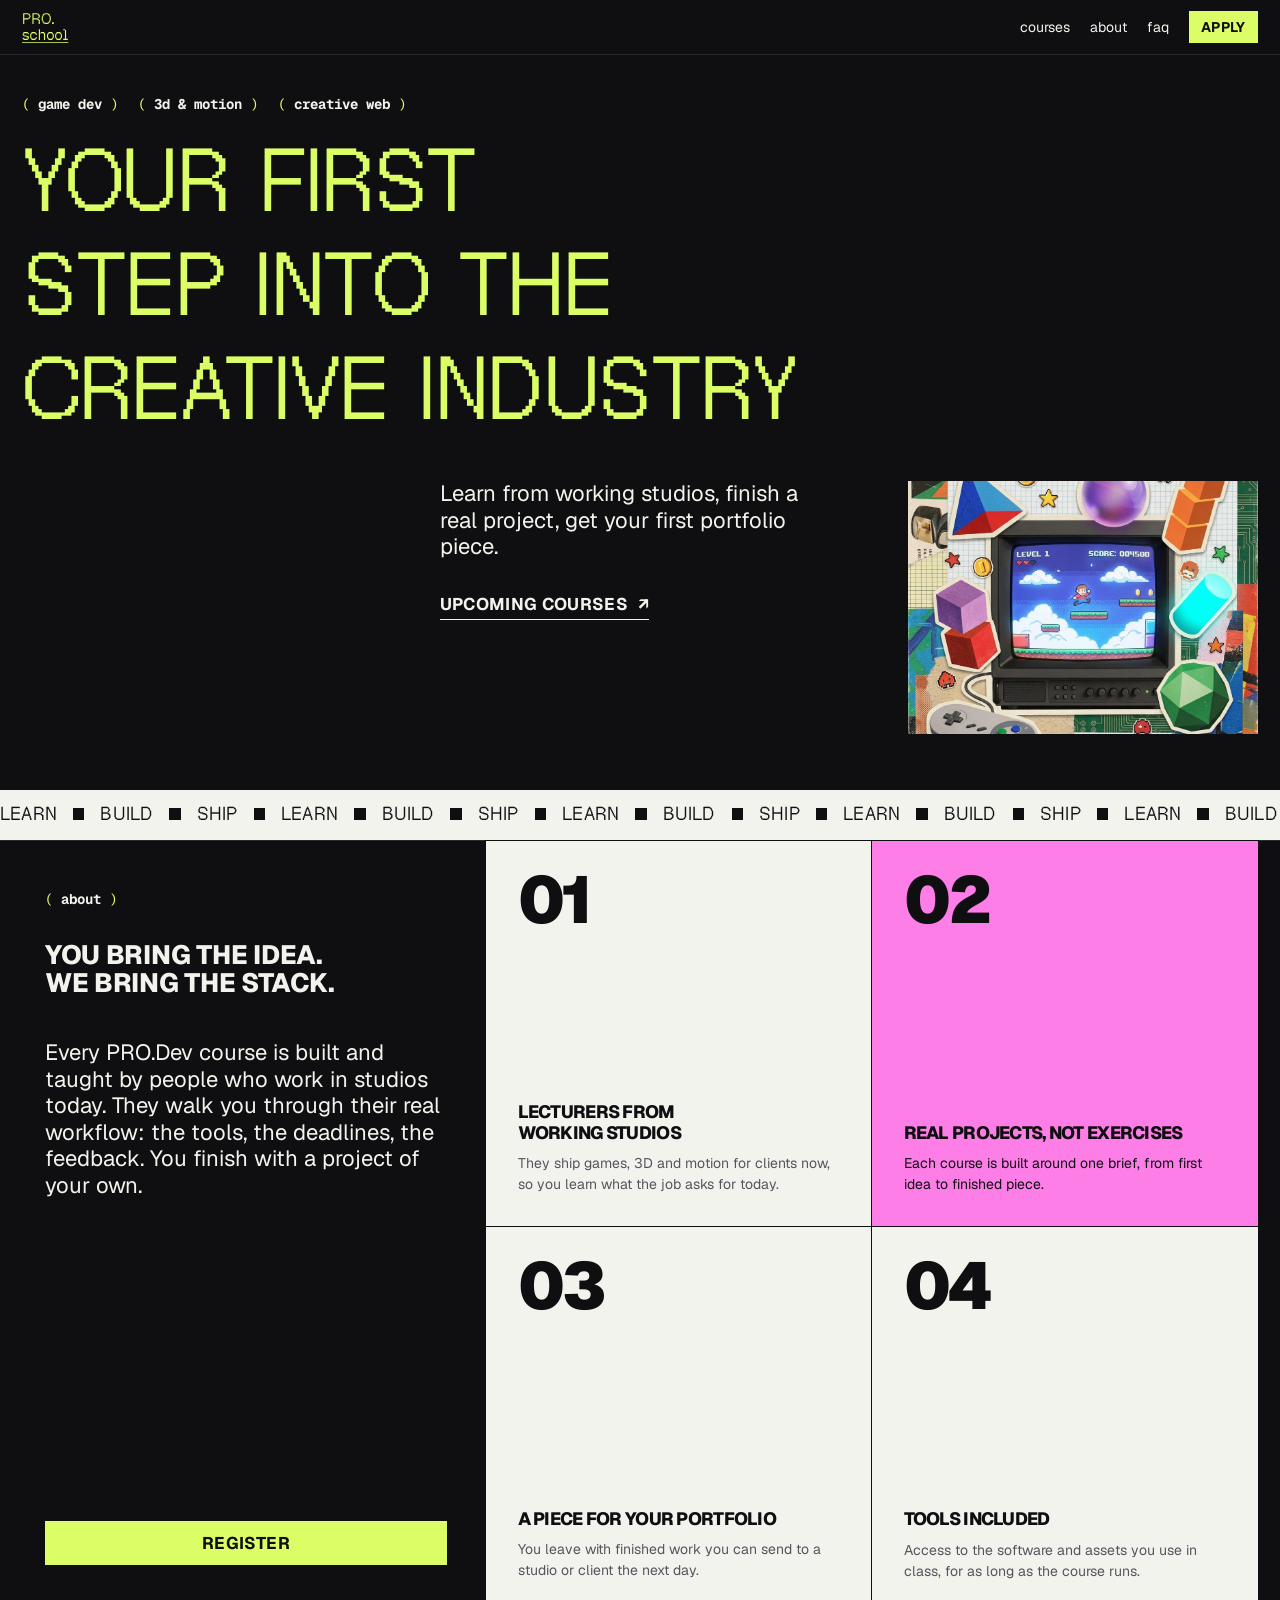
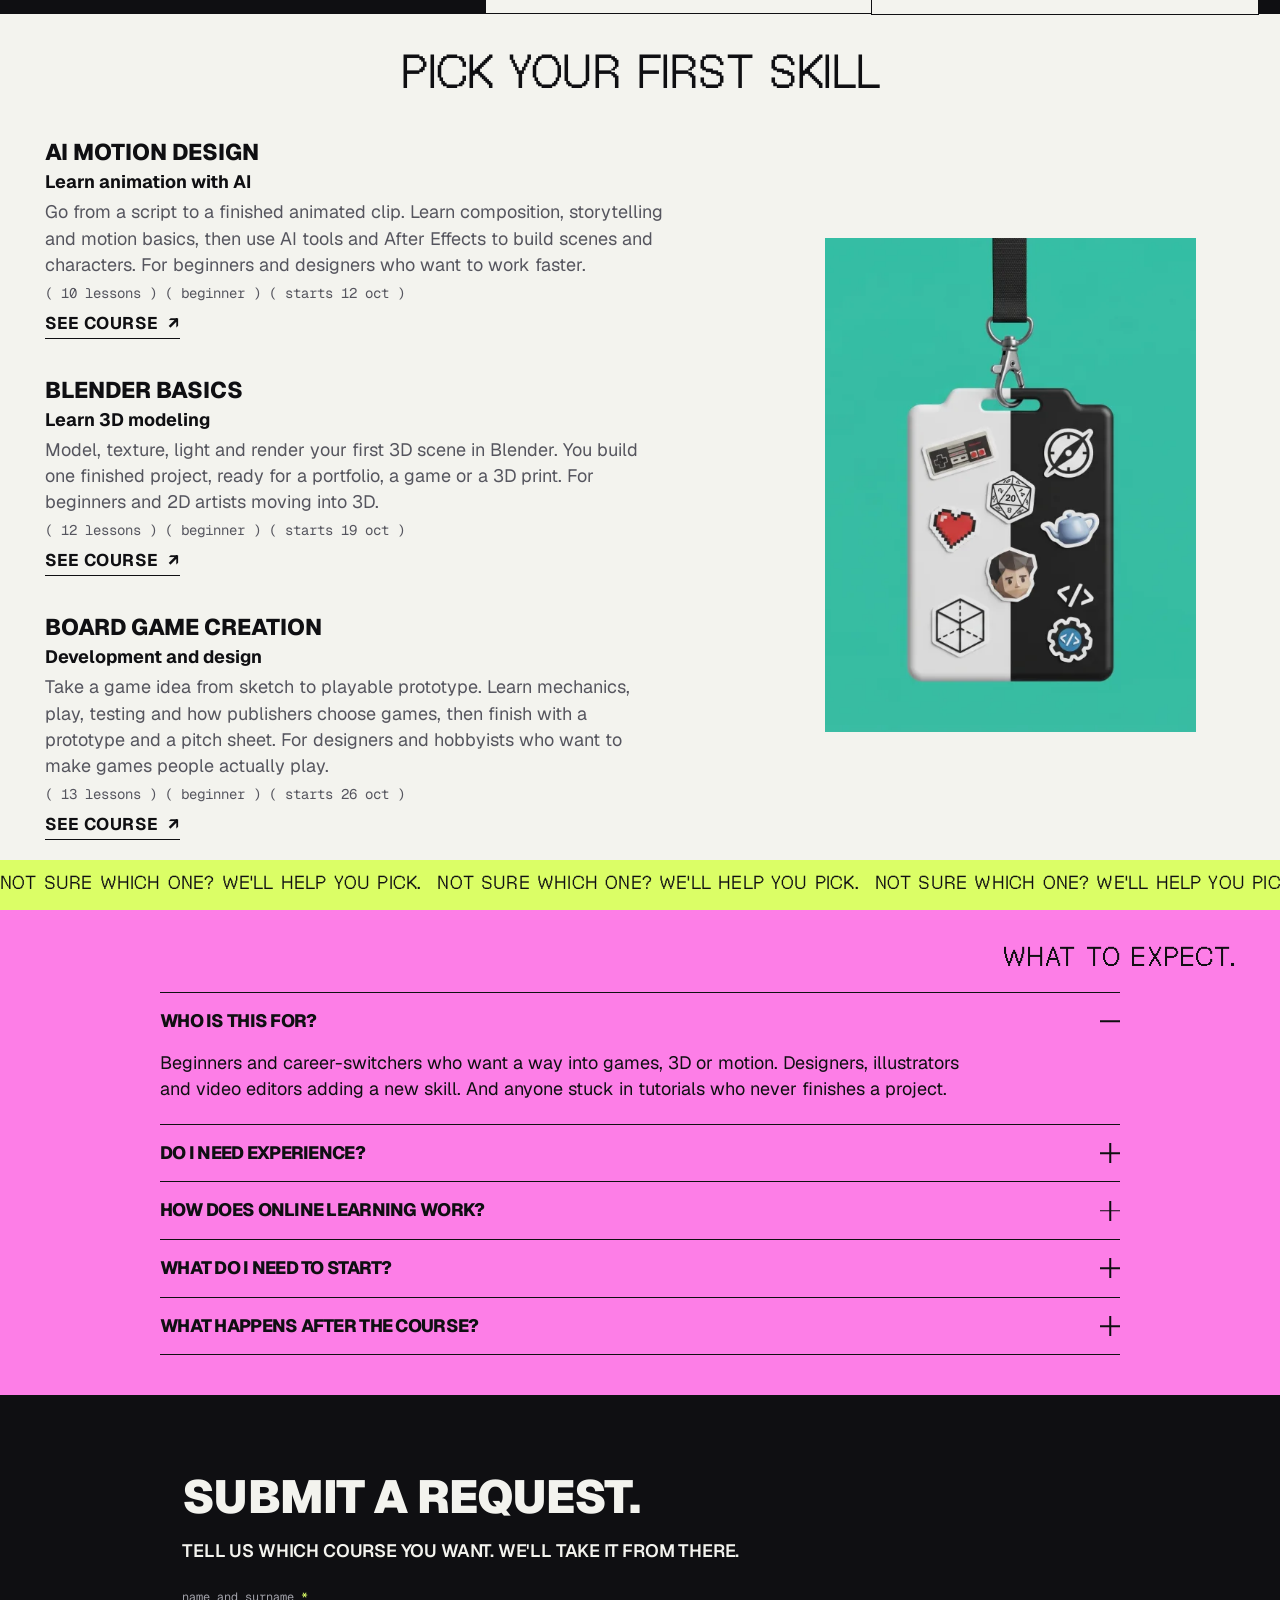
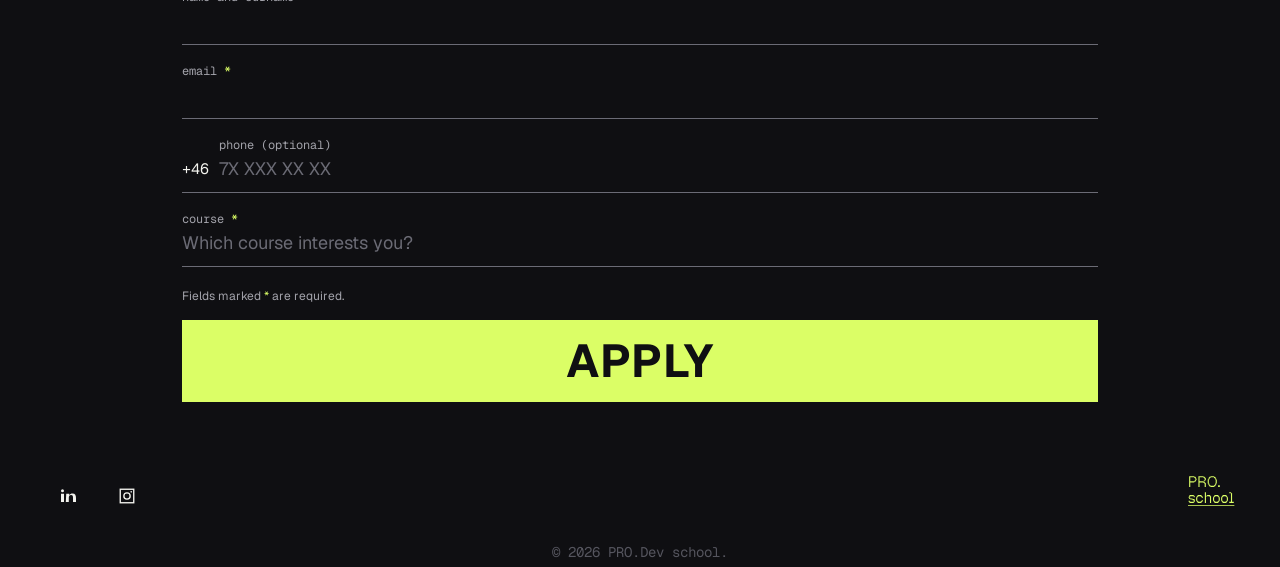
==== index.html @ b4fb0aa1 "refactor(footer, courses): replace html img import with css url" ====
<!doctype html>
<html lang="en">
  <head>
    <meta charset="UTF-8" />
    <meta name="viewport" content="width=device-width, initial-scale=1.0" />
    <title>PRO.school: Online Courses for Creative Professions</title>
    <link rel="icon" href="./favicon.ico" sizes="32x32" />
    <link rel="icon" href="./favicon.svg" type="image/svg+xml" />
    <link rel="apple-touch-icon" href="./apple-touch-icon.png" />
    <link rel="stylesheet" href="./styles/main.css" />
  </head>
  <body>
    <header class="header">
      <div class="header__bar container">
        <a href="#main" aria-label="Pro.school, home">
          <img src="./assets/images/logo.svg" alt="PRO.school logo" />
        </a>
        <nav class="header__nav">
          <a href="./courses/index.html" class="header__nav--link">courses</a>
          <a href="./about/index.html" class="header__nav--link">about</a>
          <a href="#faq" class="header__nav--link">faq</a>
          <a href="#apply" class="button button--sm">apply</a>
        </nav>
        <button
          class="header__burger"
          type="button"
          aria-label="Menu"
          aria-controls="header-menu"
          popovertarget="header-menu"
        >
          <span class="header__burger-bar"></span>
          <span class="header__burger-bar"></span>
          <span class="header__burger-bar"></span>
        </button>
        <nav class="header__menu" id="header-menu" popover aria-label="Main">
          <a class="header__menu--link" href="./courses/index.html">courses</a>
          <a class="header__menu--link" href="./about/index.html">about</a>
          <a class="header__menu--link" href="#faq">faq</a>
          <div class="header__menu--action">
            <a class="button button--lg button--full" href="#apply">apply</a>
          </div>
        </nav>
      </div>
    </header>
    <main>
      <section id="main" class="hero hero--home">
        <div class="hero__container container">
          <p class="eyebrow">
            <span class="eyebrow__item"
              >( <span class="eyebrow__label">game dev</span> )</span
            >
            <span class="eyebrow__item"
              >( <span class="eyebrow__label">3D &amp; motion</span> )</span
            >
            <span class="eyebrow__item"
              >( <span class="eyebrow__label">creative web</span> )</span
            >
          </p>
          <h1 class="hero__title">
            <span class="hero__title-lines">
              <span class="hero__title-line">your first</span>
              <span class="hero__title-line">step into the</span>
              <span class="hero__title-line">creative industry</span>
            </span>
          </h1>
          <div class="hero__body">
            <div class="hero__copy">
              <p class="hero__subtitle">
                Learn from working studios, finish a real project, get your
                first portfolio piece.
              </p>
              <a class="button button--link hero__cta" href="#courses">
                upcoming courses
                <span class="button__icon" aria-hidden="true">↗</span>
              </a>
            </div>
            <div class="hero__media">
              <img
                src="./assets/images/hero-retro-computer.jpeg"
                alt="Retro computer with a pixel game on screen"
                class="hero__image"
                width="1024"
                height="646"
                fetchpriority="high"
              />
            </div>
          </div>
        </div>
      </section>
      <section class="marquee" aria-label="Learn, build, ship.">
        <div class="marquee__track">
          <div class="marquee__group">
            <span class="marquee__word">LEARN</span
            ><span class="marquee__dot"></span
            ><span class="marquee__word">BUILD</span
            ><span class="marquee__dot"></span
            ><span class="marquee__word">SHIP</span
            ><span class="marquee__dot"></span>
          </div>
          <div class="marquee__group">
            <span class="marquee__word">LEARN</span
            ><span class="marquee__dot"></span
            ><span class="marquee__word">BUILD</span
            ><span class="marquee__dot"></span
            ><span class="marquee__word">SHIP</span
            ><span class="marquee__dot"></span>
          </div>
          <div class="marquee__group">
            <span class="marquee__word">LEARN</span
            ><span class="marquee__dot"></span
            ><span class="marquee__word">BUILD</span
            ><span class="marquee__dot"></span
            ><span class="marquee__word">SHIP</span
            ><span class="marquee__dot"></span>
          </div>
          <div class="marquee__group">
            <span class="marquee__word">LEARN</span
            ><span class="marquee__dot"></span
            ><span class="marquee__word">BUILD</span
            ><span class="marquee__dot"></span
            ><span class="marquee__word">SHIP</span
            ><span class="marquee__dot"></span>
          </div>
          <div class="marquee__group">
            <span class="marquee__word">LEARN</span
            ><span class="marquee__dot"></span
            ><span class="marquee__word">BUILD</span
            ><span class="marquee__dot"></span
            ><span class="marquee__word">SHIP</span
            ><span class="marquee__dot"></span>
          </div>
          <div class="marquee__group">
            <span class="marquee__word">LEARN</span
            ><span class="marquee__dot"></span
            ><span class="marquee__word">BUILD</span
            ><span class="marquee__dot"></span
            ><span class="marquee__word">SHIP</span
            ><span class="marquee__dot"></span>
          </div>
          <div class="marquee__group">
            <span class="marquee__word">LEARN</span
            ><span class="marquee__dot"></span
            ><span class="marquee__word">BUILD</span
            ><span class="marquee__dot"></span
            ><span class="marquee__word">SHIP</span
            ><span class="marquee__dot"></span>
          </div>
          <div class="marquee__group">
            <span class="marquee__word">LEARN</span
            ><span class="marquee__dot"></span
            ><span class="marquee__word">BUILD</span
            ><span class="marquee__dot"></span
            ><span class="marquee__word">SHIP</span
            ><span class="marquee__dot"></span>
          </div>
        </div>
      </section>
      <section class="about" id="about">
        <div class="about__container container">
          <div class="about__aside">
            <header class="about__aside-head">
              <p class="about__label eyebrow">
                <span class="eyebrow__item"
                  >(
                  <span class="about__label-text eyebrow__label">about</span>
                  )</span
                >
              </p>
              <h2 class="about__title" id="about-title">
                You bring the idea. We bring the stack.
              </h2>
              <p class="about__subtitle">
                Every PRO.Dev course is built and taught by people who work in
                studios today. They walk you through their real workflow: the
                tools, the deadlines, the feedback. You finish with a project of
                your own.
              </p>
            </header>
            <div class="about__action">
              <a class="button button--lg button--full" href="#apply"
                >register</a
              >
            </div>
          </div>
          <div class="about__cards">
            <article class="about__card">
              <span class="about__card-index" aria-hidden="true">01</span>
              <div class="about__card-body">
                <h3 class="about__card-title">
                  Lecturers from working studios
                </h3>
                <p class="about__card-text">
                  They ship games, 3D and motion for clients now, so you learn
                  what the job asks for today.
                </p>
              </div>
            </article>
            <article class="about__card about__card--accent">
              <span class="about__card-index" aria-hidden="true">02</span>
              <div class="about__card-body">
                <h3 class="about__card-title">Real projects, not exercises</h3>
                <p class="about__card-text">
                  Each course is built around one brief, from first idea to
                  finished piece.
                </p>
              </div>
            </article>
            <article class="about__card">
              <span class="about__card-index" aria-hidden="true">03</span>
              <div class="about__card-body">
                <h3 class="about__card-title">A piece for your portfolio</h3>
                <p class="about__card-text">
                  You leave with finished work you can send to a studio or
                  client the next day.
                </p>
              </div>
            </article>
            <article class="about__card">
              <span class="about__card-index" aria-hidden="true">04</span>
              <div class="about__card-body">
                <h3 class="about__card-title">Tools included</h3>
                <p class="about__card-text">
                  Access to the software and assets you use in class, for as
                  long as the course runs.
                </p>
              </div>
            </article>
          </div>
        </div>
      </section>
      <section class="courses container" id="courses">
        <h2 class="courses__title">PICK YOUR FIRST SKILL</h2>
        <div class="courses__container">
          <div class="courses__list">
            <article class="courses-row">
              <h3 class="courses__row-title">AI motion design</h3>
              <p class="courses__row-subtitle">Learn animation with AI</p>
              <p class="courses__row-text">
                Go from a script to a finished animated clip. Learn composition,
                storytelling and motion basics, then use AI tools and After
                Effects to build scenes and characters. For beginners and
                designers who want to work faster.
              </p>
              <p class="tag__list">
                <span class="tag">( 10 lessons )</span>
                <span class="tag">( beginner )</span>
                <span class="tag">( starts 12 oct )</span>
              </p>
              <a class="button button--link courses__row-cta" href="#apply"
                >See course
                <span class="button__icon" aria-hidden="true">↗</span></a
              >
            </article>
            <article class="courses-row">
              <h3 class="courses__row-title">Blender basics</h3>
              <p class="courses__row-subtitle">Learn 3D modeling</p>
              <p class="courses__row-text">
                Model, texture, light and render your first 3D scene in Blender.
                You build one finished project, ready for a portfolio, a game or
                a 3D print. For beginners and 2D artists moving into 3D.
              </p>
              <p class="tag__list">
                <span class="tag">( 12 lessons )</span>
                <span class="tag">( beginner )</span>
                <span class="tag">( starts 19 oct )</span>
              </p>
              <a class="button button--link courses__row-cta" href="#apply"
                >See course
                <span class="button__icon" aria-hidden="true">↗</span></a
              >
            </article>
            <article class="courses-row">
              <h3 class="courses__row-title">Board game creation</h3>
              <p class="courses__row-subtitle">Development and design</p>
              <p class="courses__row-text">
                Take a game idea from sketch to playable prototype. Learn
                mechanics, play, testing and how publishers choose games, then
                finish with a prototype and a pitch sheet. For designers and
                hobbyists who want to make games people actually play.
              </p>
              <p class="tag__list">
                <span class="tag">( 13 lessons )</span>
                <span class="tag">( beginner )</span>
                <span class="tag">( starts 26 oct )</span>
              </p>
              <a class="button button--link courses__row-cta" href="#apply"
                >See course
                <span class="button__icon" aria-hidden="true">↗</span></a
              >
            </article>
          </div>
          <div class="courses__media">
            <div class="courses__image"></div>
          </div>
        </div>
      </section>
      <section
        class="marquee marquee--lime"
        aria-label="Not sure which one? We'll help you pick."
      >
        <div class="marquee__track" aria-hidden="true">
          <div class="marquee__group">
            <span class="marquee__word"
              >NOT SURE WHICH ONE? WE'LL HELP YOU PICK.</span
            >
          </div>
          <div class="marquee__group">
            <span class="marquee__word"
              >NOT SURE WHICH ONE? WE'LL HELP YOU PICK.</span
            >
          </div>
          <div class="marquee__group">
            <span class="marquee__word"
              >NOT SURE WHICH ONE? WE'LL HELP YOU PICK.</span
            >
          </div>
          <div class="marquee__group">
            <span class="marquee__word"
              >NOT SURE WHICH ONE? WE'LL HELP YOU PICK.</span
            >
          </div>
          <div class="marquee__group">
            <span class="marquee__word"
              >NOT SURE WHICH ONE? WE'LL HELP YOU PICK.</span
            >
          </div>
          <div class="marquee__group">
            <span class="marquee__word"
              >NOT SURE WHICH ONE? WE'LL HELP YOU PICK.</span
            >
          </div>
        </div>
      </section>
      <section id="faq" class="faq" aria-labelledby="faq-title">
        <div class="container">
          <div class="faq__head">
            <h2 class="faq__title">What to expect.</h2>
          </div>
          <div class="faq__list dropdown">
            <details class="dropdown__item" name="faq" open>
              <summary class="dropdown__summary">
                <span class="dropdown__label">Who is this for?</span>
                <span class="dropdown__icon" aria-hidden="true"></span>
              </summary>
              <p class="dropdown__content">
                Beginners and career-switchers who want a way into games, 3D or
                motion. Designers, illustrators and video editors adding a new
                skill. And anyone stuck in tutorials who never finishes a
                project.
              </p>
            </details>
            <details class="dropdown__item" name="faq">
              <summary class="dropdown__summary">
                <span class="dropdown__label">Do I need experience?</span>
                <span class="dropdown__icon" aria-hidden="true"></span>
              </summary>
              <p class="dropdown__content">
                No. Every course starts from zero. You don&apos;t need to code
                or draw. You need curiosity and about six hours a week.
              </p>
            </details>
            <details class="dropdown__item" name="faq">
              <summary class="dropdown__summary">
                <span class="dropdown__label"
                  >How does online learning work?</span
                >
                <span class="dropdown__icon" aria-hidden="true"></span>
              </summary>
              <p class="dropdown__content">
                Live lessons with your lecturer twice a week, with recordings if
                you miss one. You get assignments, feedback on your work and a
                chat with your group. Every course ends with a finished project.
                Price and payment options depend on the course, and a manager
                will send you the details.
              </p>
            </details>
            <details class="dropdown__item" name="faq">
              <summary class="dropdown__summary">
                <span class="dropdown__label">What do I need to start?</span>
                <span class="dropdown__icon" aria-hidden="true"></span>
              </summary>
              <p class="dropdown__content">
                A laptop or desktop and a stable internet connection. The
                software is free or comes with your course access (Blender is
                free, for example). We send the setup list before day one.
              </p>
            </details>
            <details class="dropdown__item" name="faq">
              <summary class="dropdown__summary">
                <span class="dropdown__label"
                  >What happens after the course?</span
                >
                <span class="dropdown__icon" aria-hidden="true"></span>
              </summary>
              <p class="dropdown__content">
                You finish with a portfolio project and feedback from the people
                who taught it. Then you decide: apply to studios, take freelance
                briefs or join the next course. We don&apos;t promise jobs. We
                give you the work and the feedback to go and get one.
              </p>
            </details>
          </div>
        </div>
      </section>
      <section class="apply" id="apply">
        <div class="container apply__container">
          <h2 class="apply__title" id="apply-title">Submit a request.</h2>
          <p class="apply__subtitle">
            Tell us which course you want. We&apos;ll take it from there.
          </p>
          <form
            action="mailto:kozer.tetiana@gmail.com"
            method="post"
            enctype="application/x-www-form-urlencoded"
            class="form"
          >
            <div class="form__field">
              <div class="form__field-line">
                <div class="form__field-body">
                  <label for="apply-name" class="form__label">
                    name and surname
                    <span class="form__decor-star" aria-hidden="true">*</span>
                  </label>
                  <input
                    type="text"
                    id="apply-name"
                    required
                    name="name"
                    autocomplete="name"
                    placeholder=" "
                    class="form__input"
                  />
                </div>
              </div>
              <p class="form__error form__error--missing">
                Enter your name so we know who to reply to.
              </p>
            </div>
            <div class="form__field">
              <div class="form__field-line">
                <div class="form__field-body">
                  <label for="apply-email" class="form__label">
                    email
                    <span class="form__decor-star" aria-hidden="true">*</span>
                  </label>
                  <input
                    type="email"
                    id="apply-email"
                    required
                    name="email"
                    autocomplete="email"
                    placeholder=" "
                    class="form__input"
                  />
                </div>
              </div>
              <p class="form__error form__error--missing">
                Enter your email so we can reply.
              </p>
            </div>
            <div class="form__field">
              <div class="form__field-line">
                <span class="form__prefix" aria-hidden="true">+46</span>
                <div class="form__field-body">
                  <label for="apply-phone" class="form__label">
                    phone (optional)
                  </label>
                  <input
                    type="tel"
                    id="apply-phone"
                    required
                    name="phone"
                    autocomplete="tel-national"
                    placeholder="7X XXX XX XX"
                    class="form__input"
                  />
                </div>
              </div>
            </div>
            <div class="form__field">
              <div class="form__field-line">
                <div class="form__field-body">
                  <label for="apply-course" class="form__label">
                    course
                    <span class="form__decor-star" aria-hidden="true">*</span>
                  </label>
                  <input
                    type="text"
                    id="apply-course"
                    required
                    name="course"
                    autocomplete="off"
                    placeholder="Which course interests you?"
                    class="form__input"
                  />
                </div>
              </div>
              <p class="form__error form__error--missing">
                Enter your email so we can reply.
              </p>
            </div>
            <div class="form__footer">
              <p class="form__info">
                Fields marked
                <span class="form__decor-star" aria-hidden="true">*</span> are
                required.
              </p>
              <button type="submit" class="button button--huge form__submit">
                apply
              </button>
            </div>
          </form>
        </div>
      </section>
    </main>
    <footer class="footer">
      <div class="container">
        <div class="footer__bar">
          <nav class="footer__nav" aria-label="footer">
            <a
              href="https://www.linkedin.com/"
              class="footer__nav-link"
              target="_blank"
              aria-label="PRO.school on LinkedIn"
            >
              <span class="footer__nav-icon">
                <span class="footer__nav-image nav-image--linkedin"></span>
              </span>
            </a>

            <a
              href="https://www.instagram.com/"
              class="footer__nav-link"
              target="_blank"
              aria-label="PRO.school on Instagram"
            >
              <span class="footer__nav-icon">
                <span class="footer__nav-image nav-image--instagram"></span>
              </span>
            </a>
          </nav>
          <a href="#main" aria-label="Pro.school, home">
            <img
              src="./assets/images/logo.svg"
              alt="PRO.school logo"
              class="logo"
              loading="lazy"
            />
          </a>
        </div>
        <p class="footer__copy">© 2026 PRO.Dev school.</p>
      </div>
    </footer>
  </body>
</html>
---- styles/main.css ----
@import "./base.css";
@import "./fonts.css";
@import "./tokens.css";
@import "./layout.css";
@import "./components/buttons.css";
@import "./components/header.css";
@import "./components/eyebrow.css";
@import "./components/hero.css";
@import "./components/marquee.css";
@import "./components/about.css";
@import "./components/courses.css";
@import "./components/tag.css";
@import "./components/faq.css";
@import "./components/dropdown.css";
@import "./components/apply.css";
@import "./components/form.css";
@import "./components/footer.css";
@import "./components/courses-hero.css";
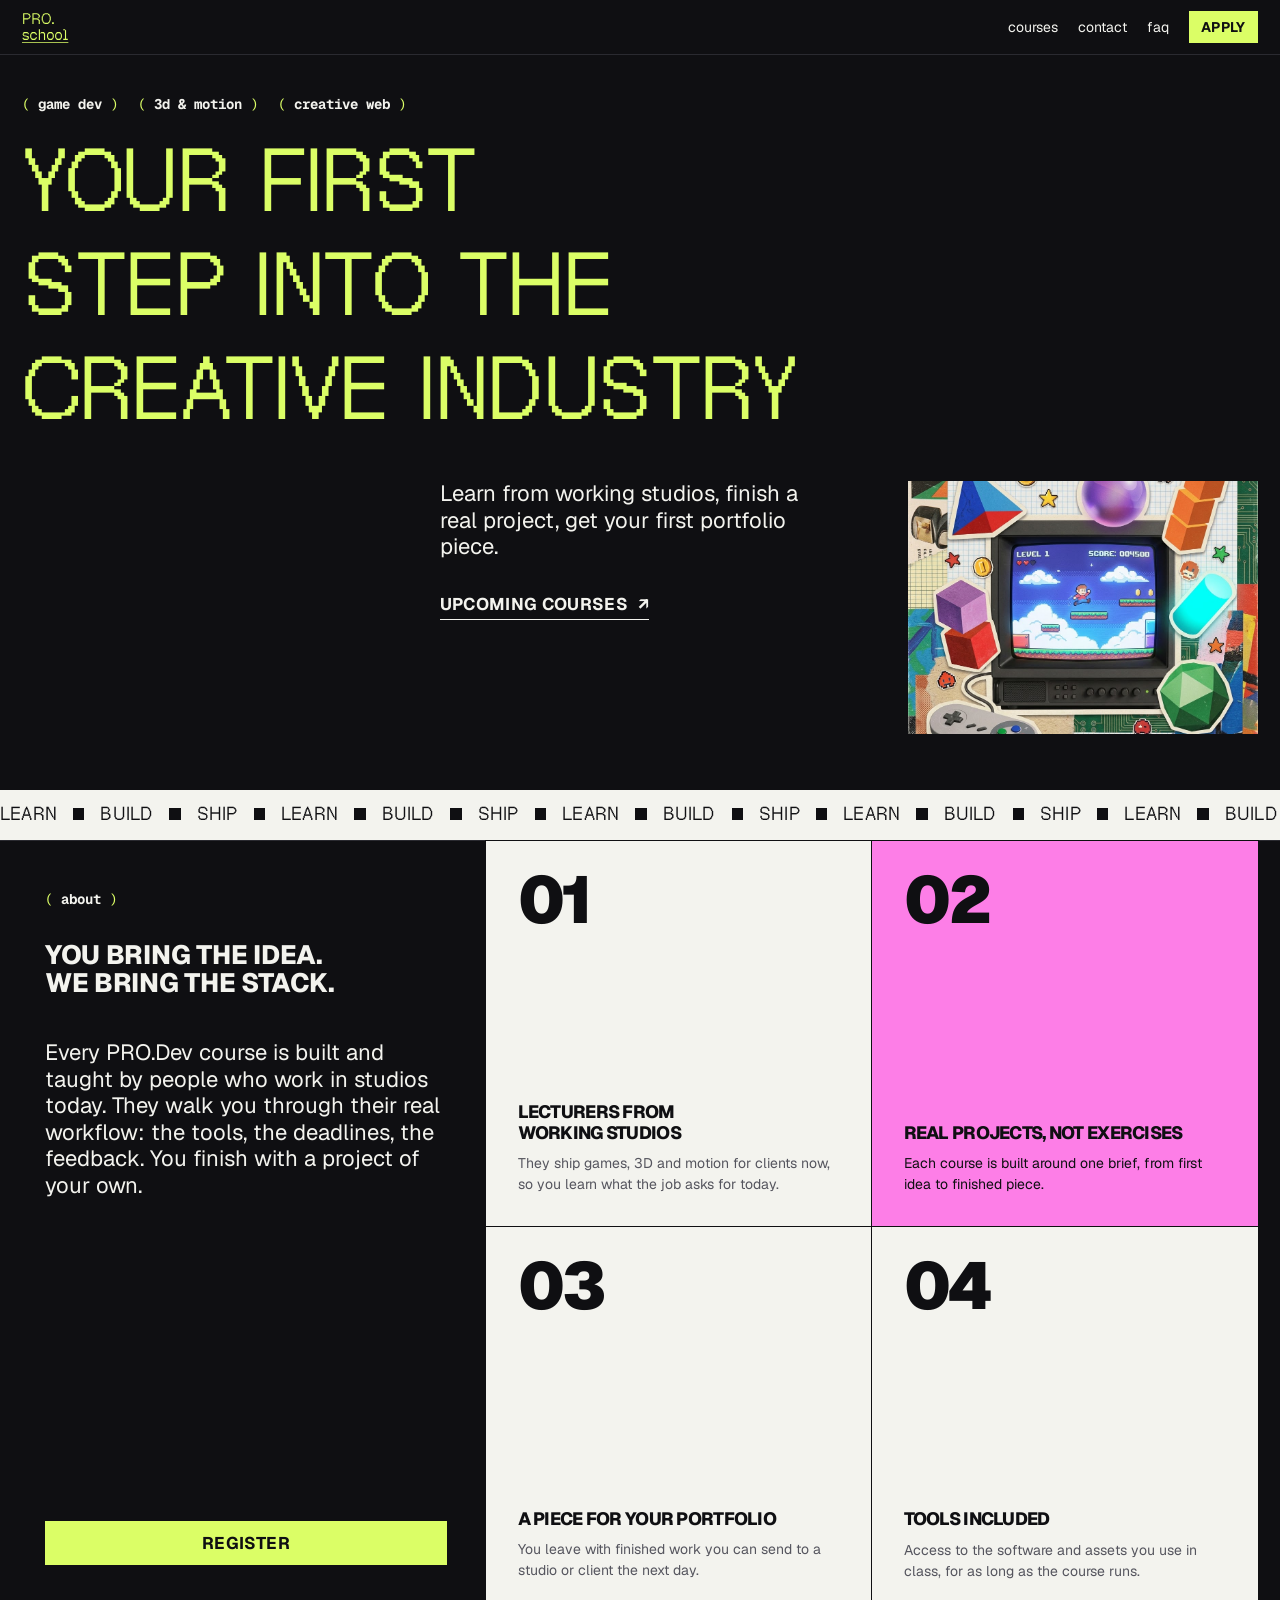
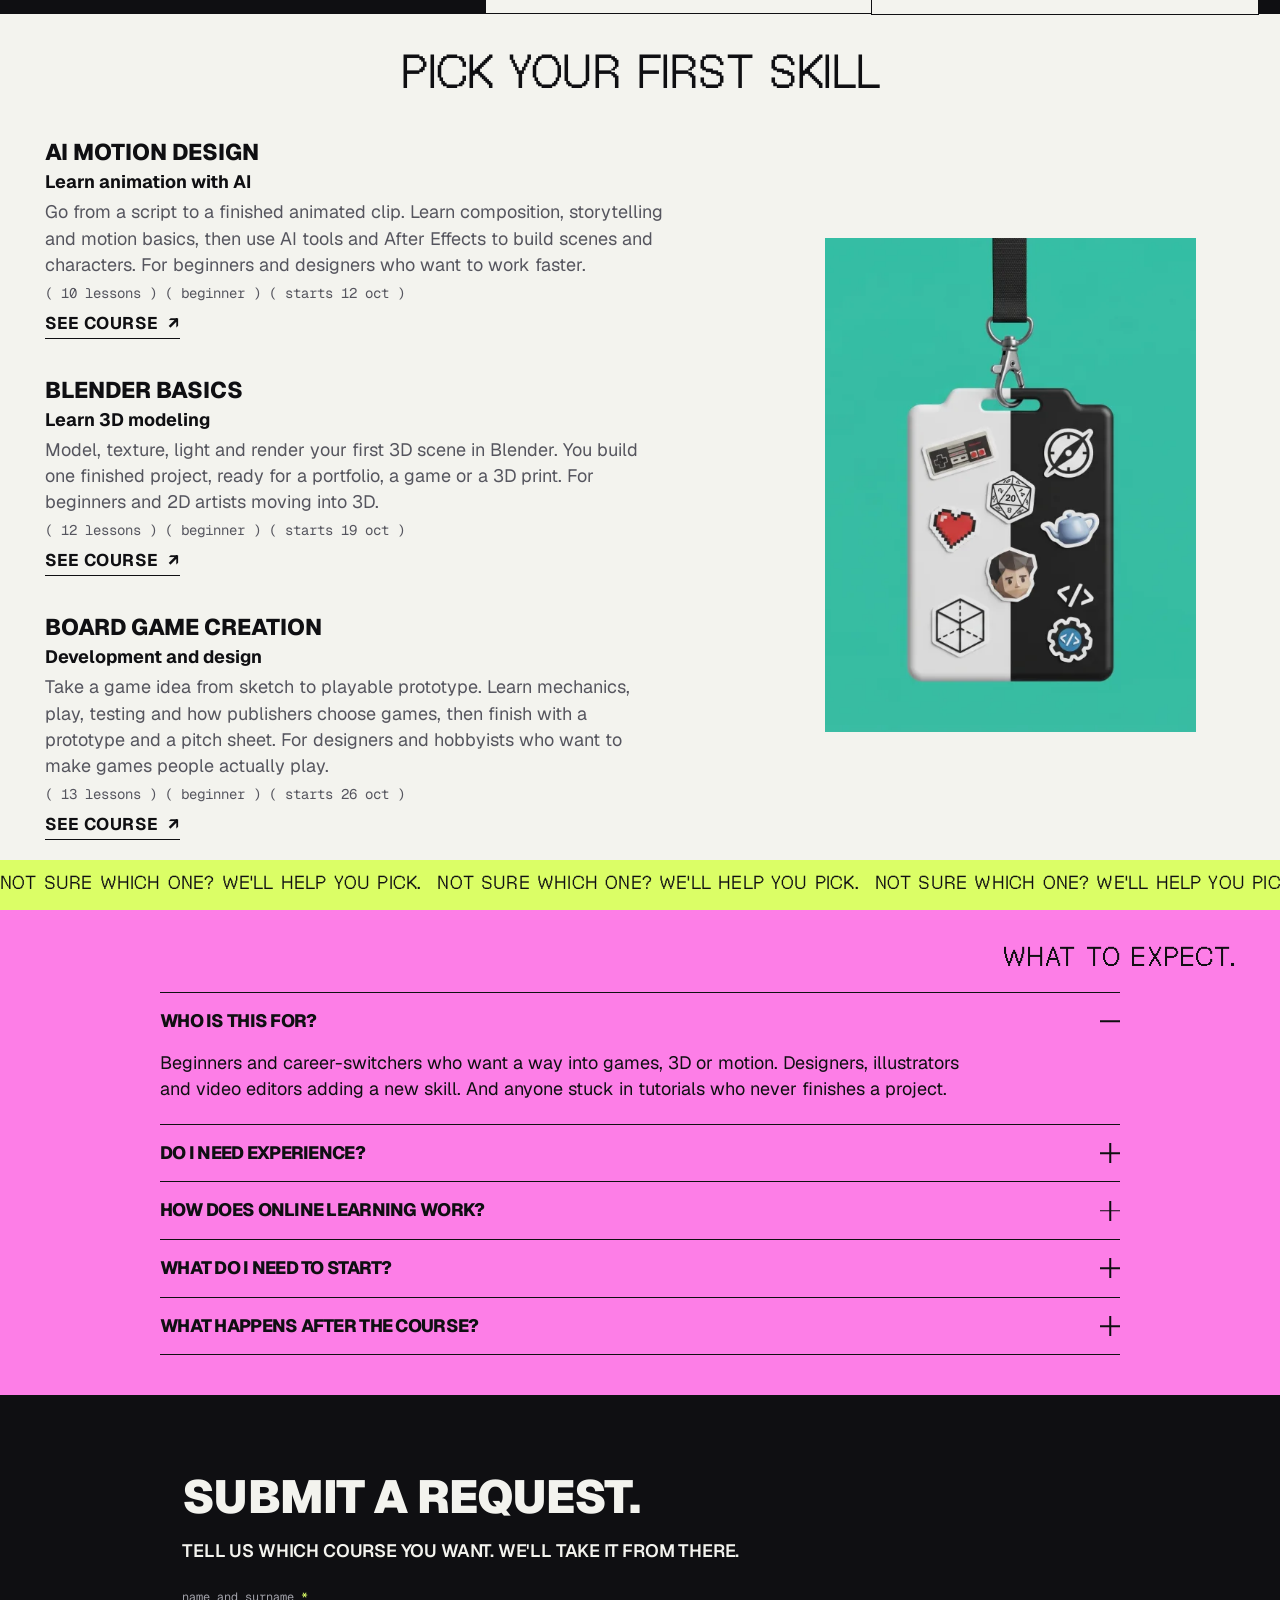
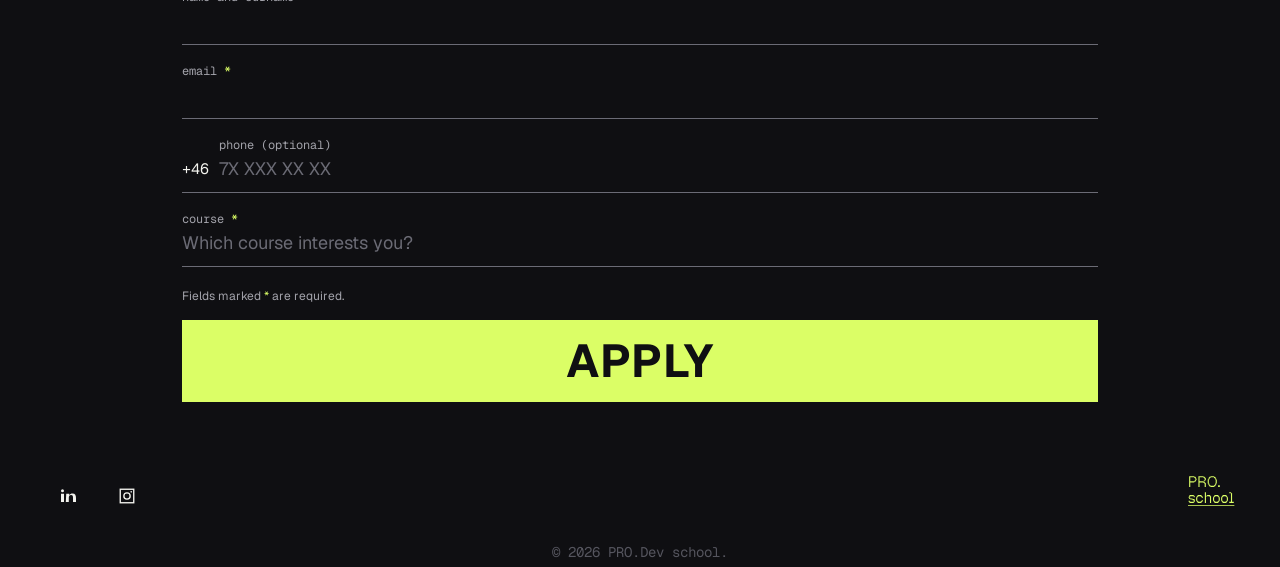
==== commit 3d36b4b2: "feat(courses page): add pixel overlays" ====
--- a/index.html
+++ b/index.html
@@ -17,7 +17,7 @@
         </a>
         <nav class="header__nav">
           <a href="./courses/index.html" class="header__nav--link">courses</a>
-          <a href="./about/index.html" class="header__nav--link">about</a>
+          <a href="./contact/index.html" class="header__nav--link">contact</a>
           <a href="#faq" class="header__nav--link">faq</a>
           <a href="#apply" class="button button--sm">apply</a>
         </nav>
@@ -34,7 +34,7 @@
         </button>
         <nav class="header__menu" id="header-menu" popover aria-label="Main">
           <a class="header__menu--link" href="./courses/index.html">courses</a>
-          <a class="header__menu--link" href="./about/index.html">about</a>
+          <a class="header__menu--link" href="./contact/index.html">contact</a>
           <a class="header__menu--link" href="#faq">faq</a>
           <div class="header__menu--action">
             <a class="button button--lg button--full" href="#apply">apply</a>
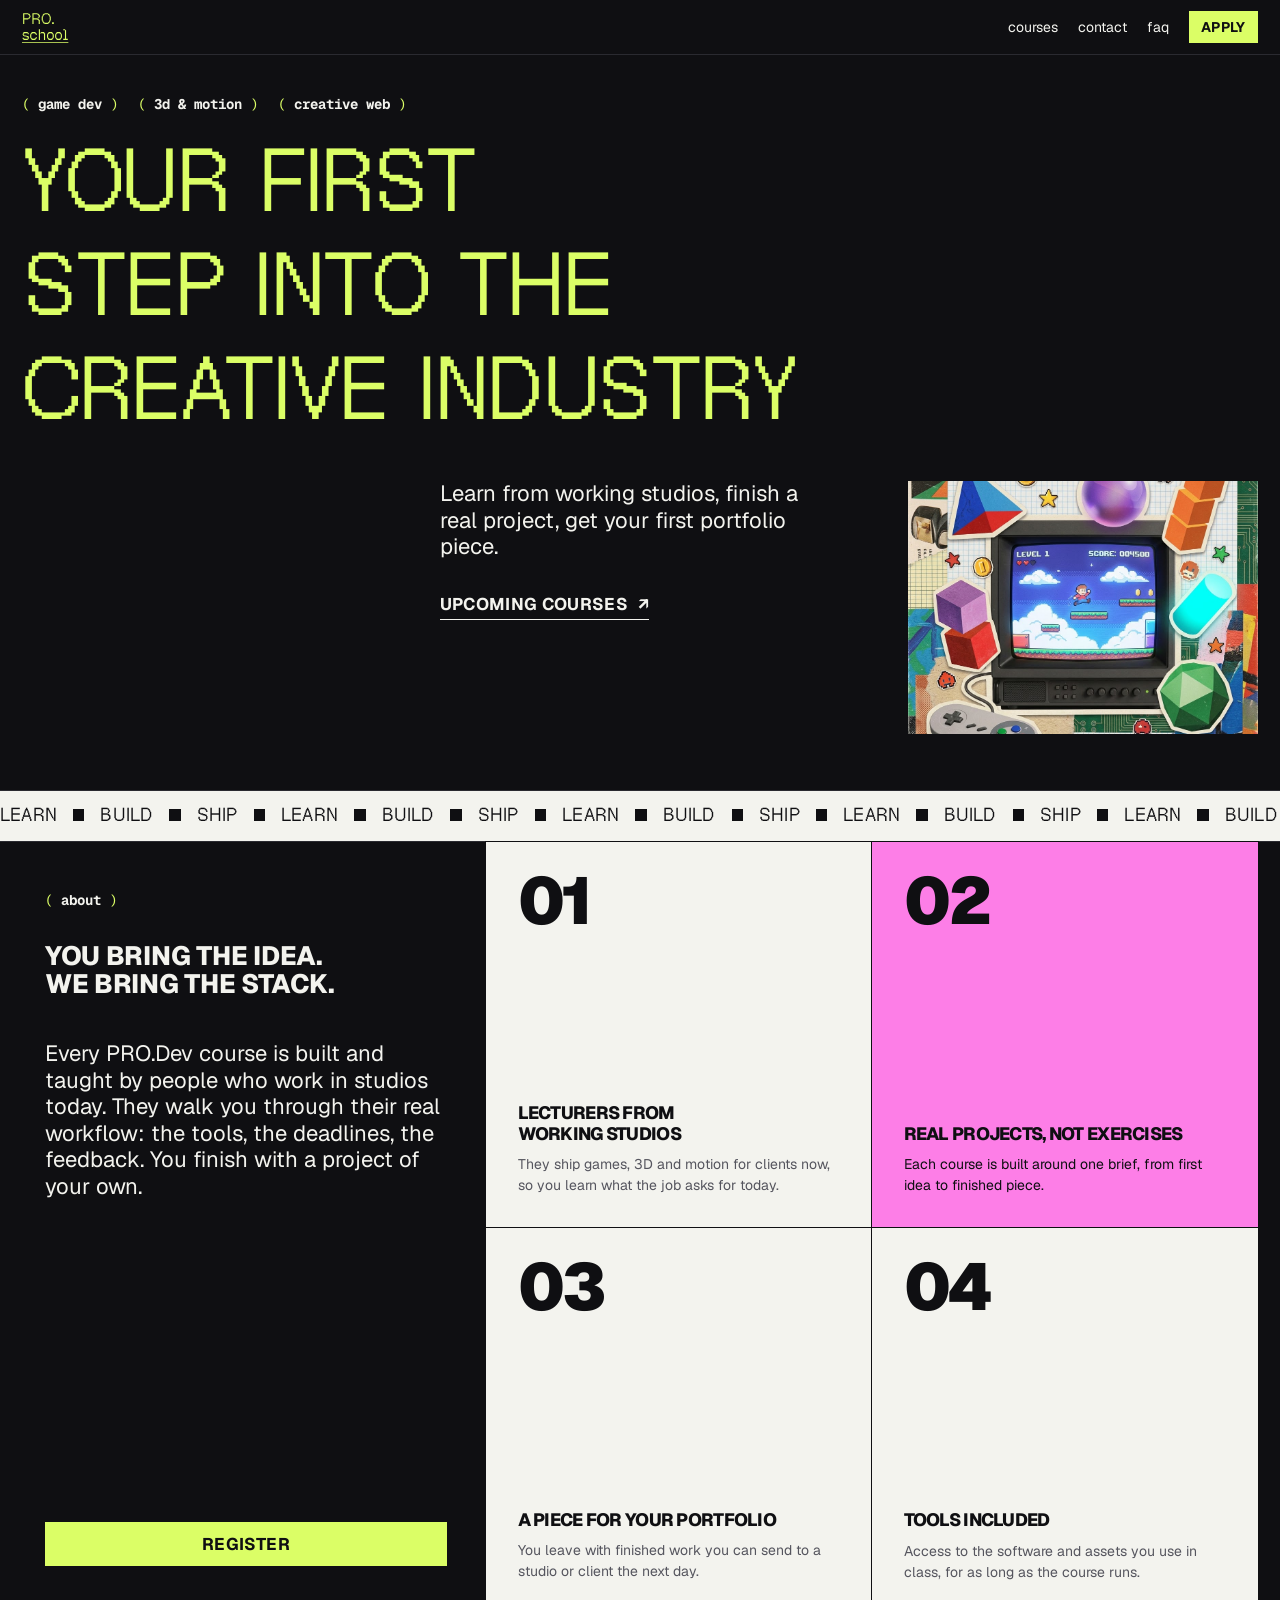
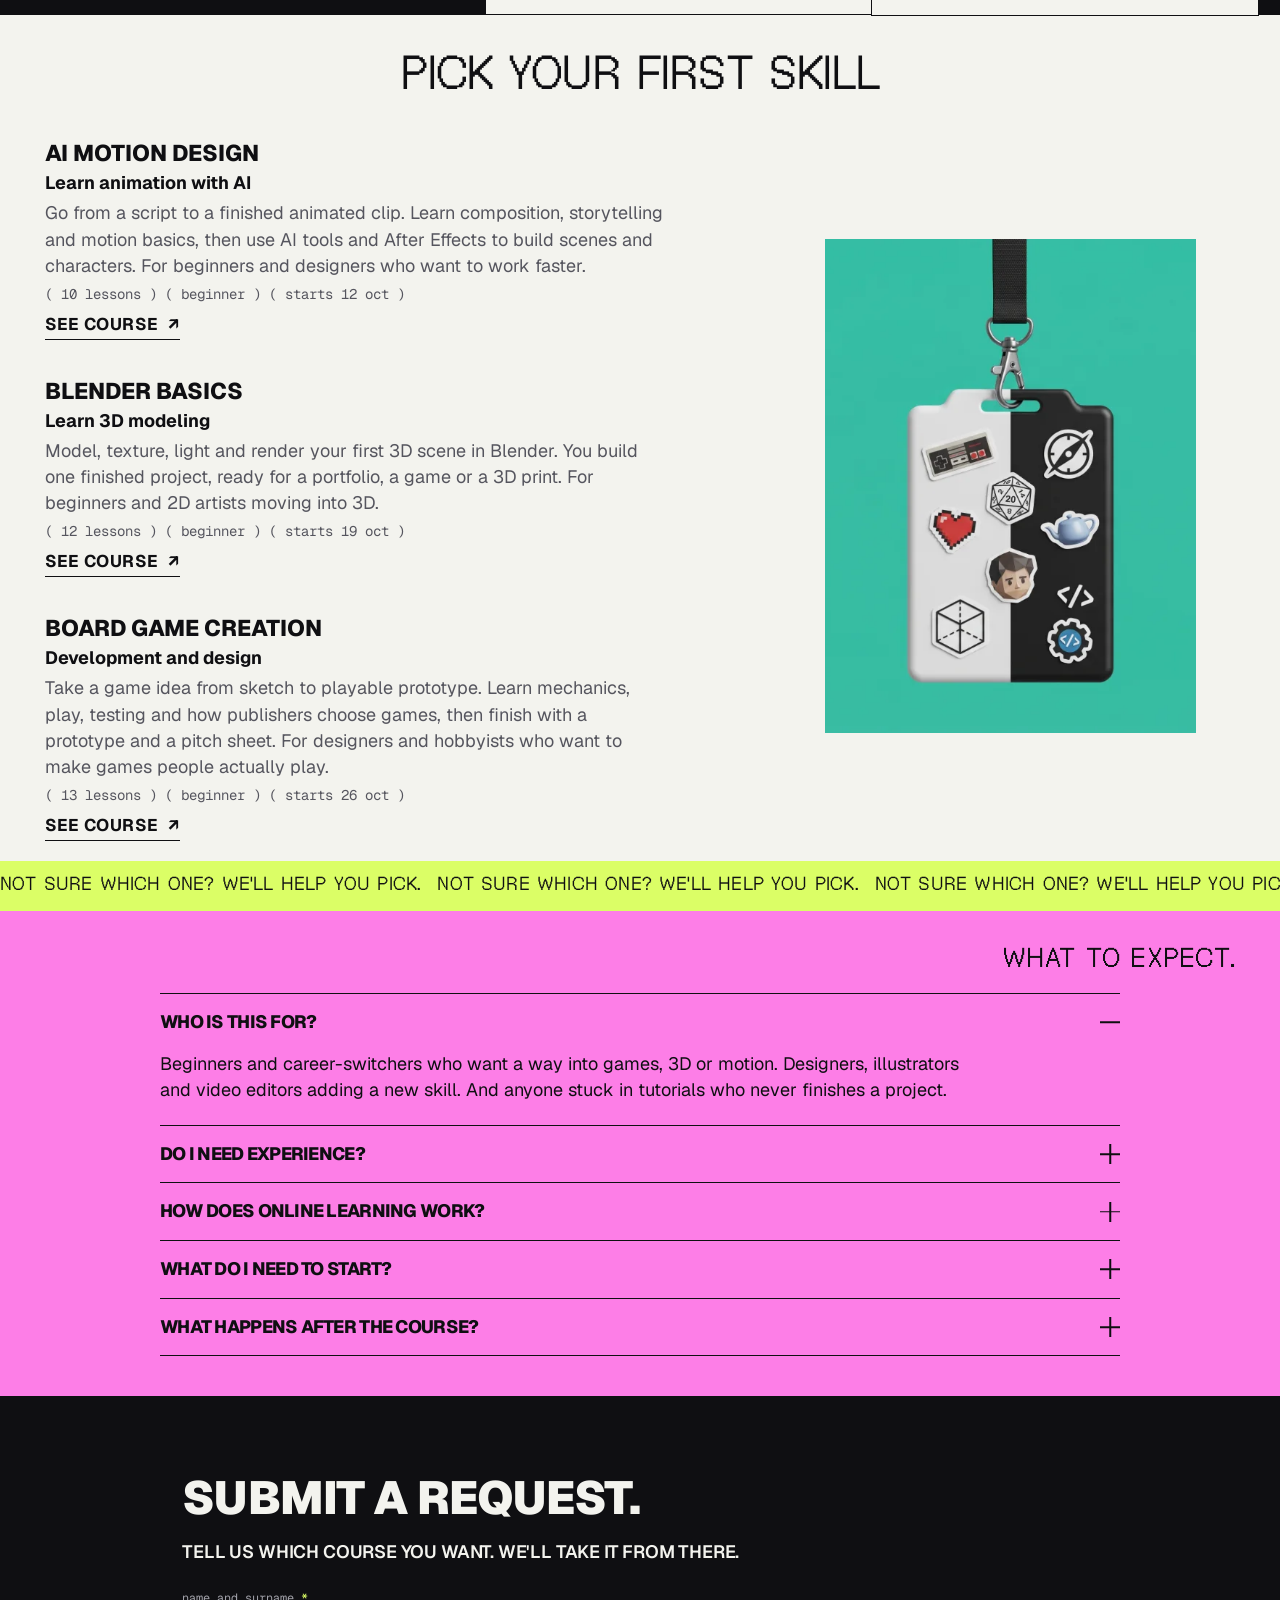
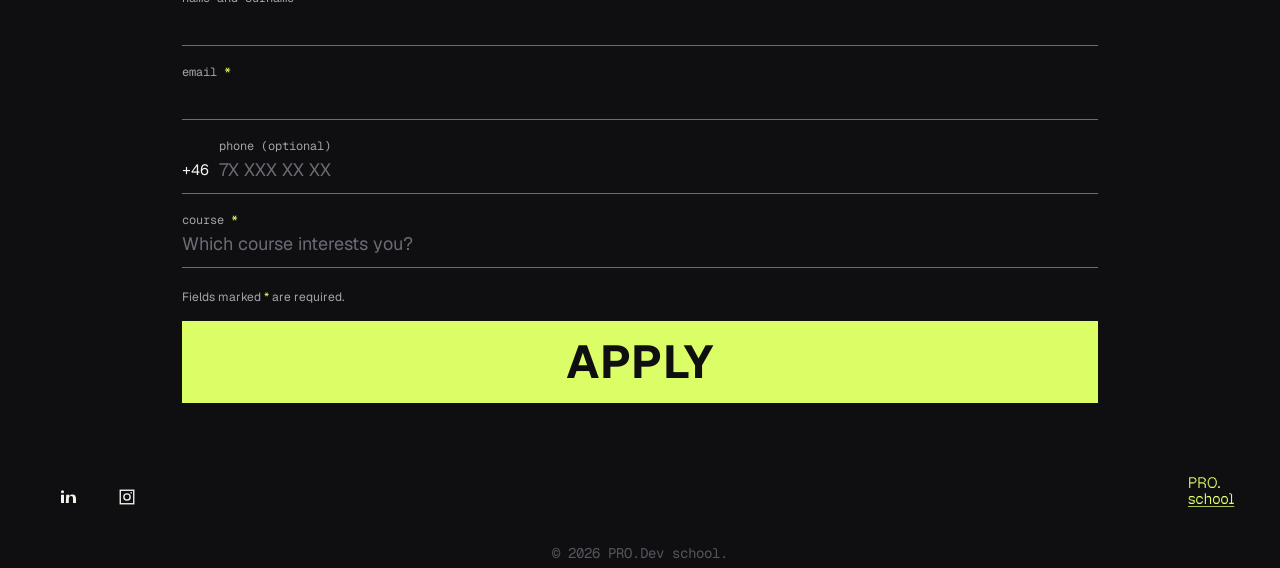
==== commit 5e20ac50: "feat(courses): add course list and styles" ====
--- a/index.html
+++ b/index.html
@@ -246,7 +246,9 @@
                 <span class="tag">( beginner )</span>
                 <span class="tag">( starts 12 oct )</span>
               </p>
-              <a class="button button--link courses__row-cta" href="#apply"
+              <a
+                class="button button--link courses__row-cta"
+                href="./courses/index.html#course-ai-motion"
                 >See course
                 <span class="button__icon" aria-hidden="true">↗</span></a
               >
@@ -264,7 +266,9 @@
                 <span class="tag">( beginner )</span>
                 <span class="tag">( starts 19 oct )</span>
               </p>
-              <a class="button button--link courses__row-cta" href="#apply"
+              <a
+                class="button button--link courses__row-cta"
+                href="./courses/index.html#course-blender"
                 >See course
                 <span class="button__icon" aria-hidden="true">↗</span></a
               >
@@ -283,7 +287,9 @@
                 <span class="tag">( beginner )</span>
                 <span class="tag">( starts 26 oct )</span>
               </p>
-              <a class="button button--link courses__row-cta" href="#apply"
+              <a
+                class="button button--link courses__row-cta"
+                href="./courses/index.html#course-board-game"
                 >See course
                 <span class="button__icon" aria-hidden="true">↗</span></a
               >
--- a/styles/main.css
+++ b/styles/main.css
@@ -16,3 +16,4 @@
 @import "./components/form.css";
 @import "./components/footer.css";
 @import "./components/courses-hero.css";
+@import "./components/course-list.css";
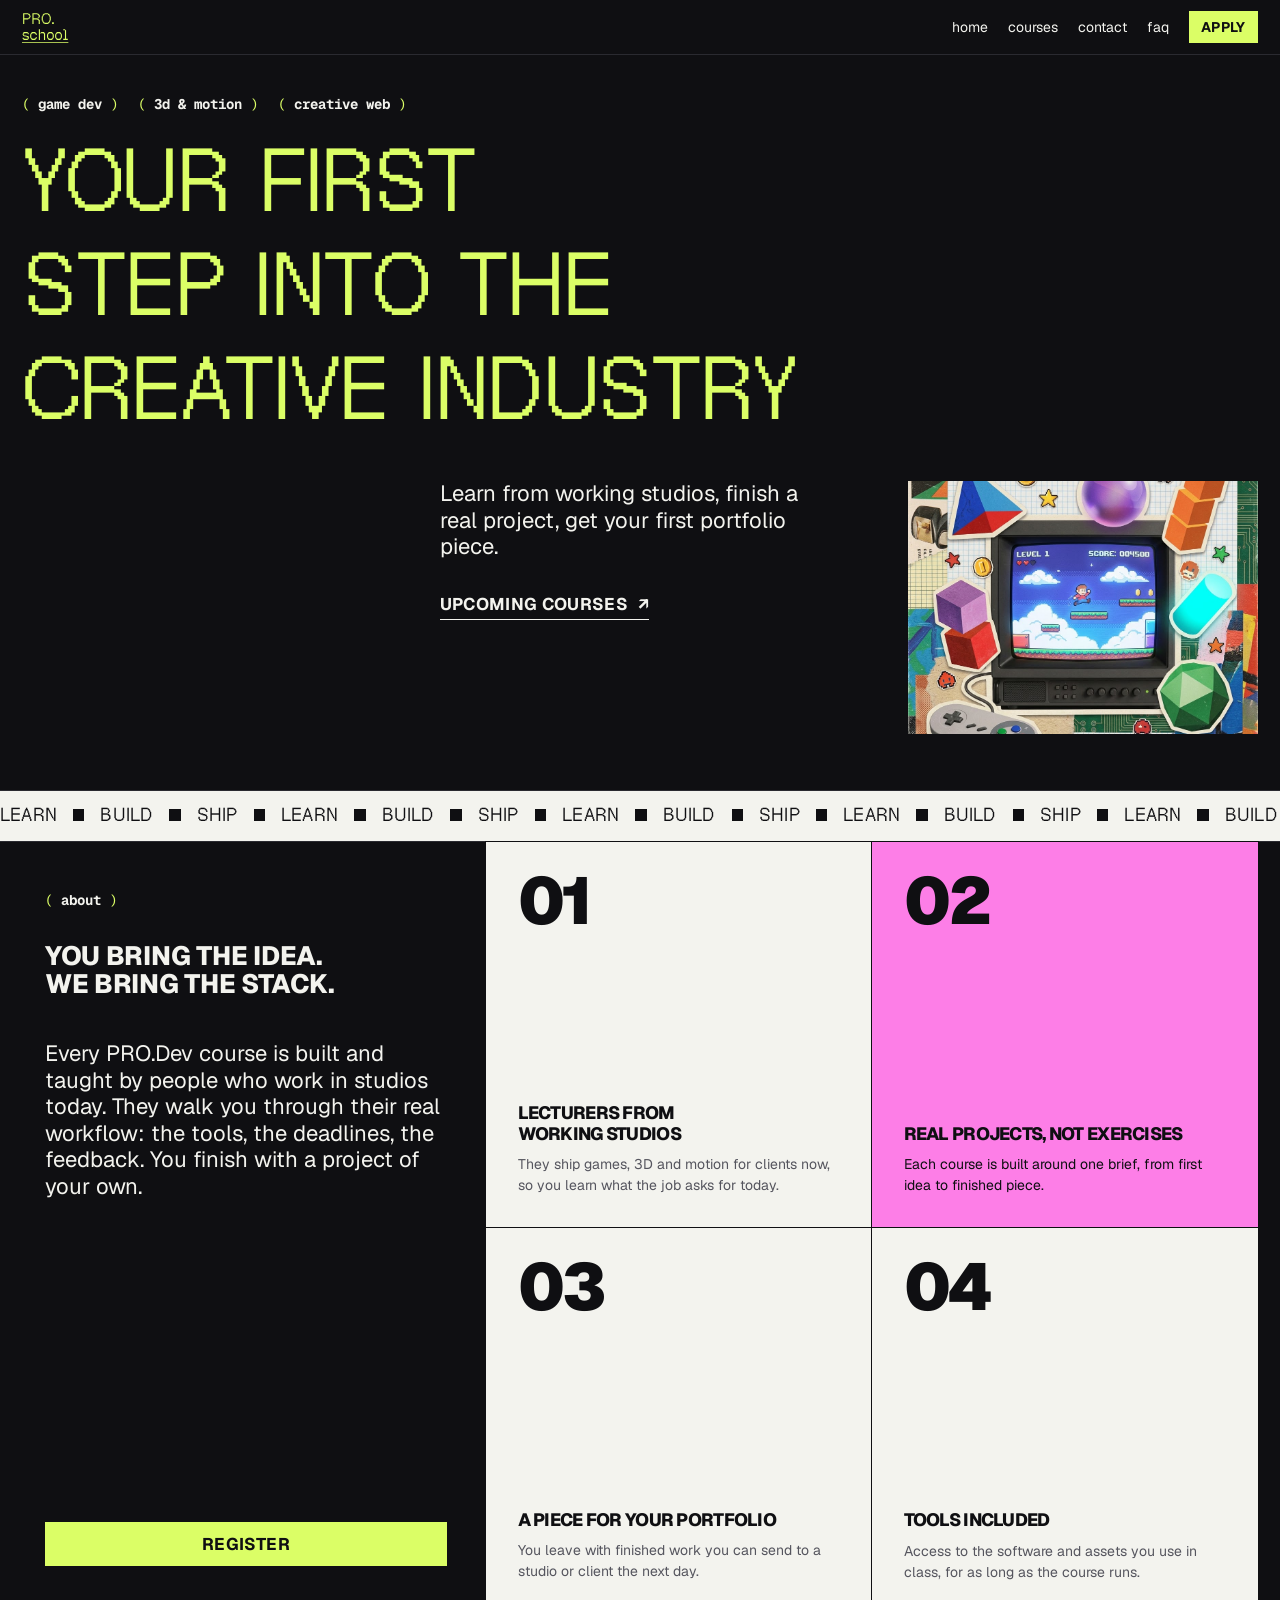
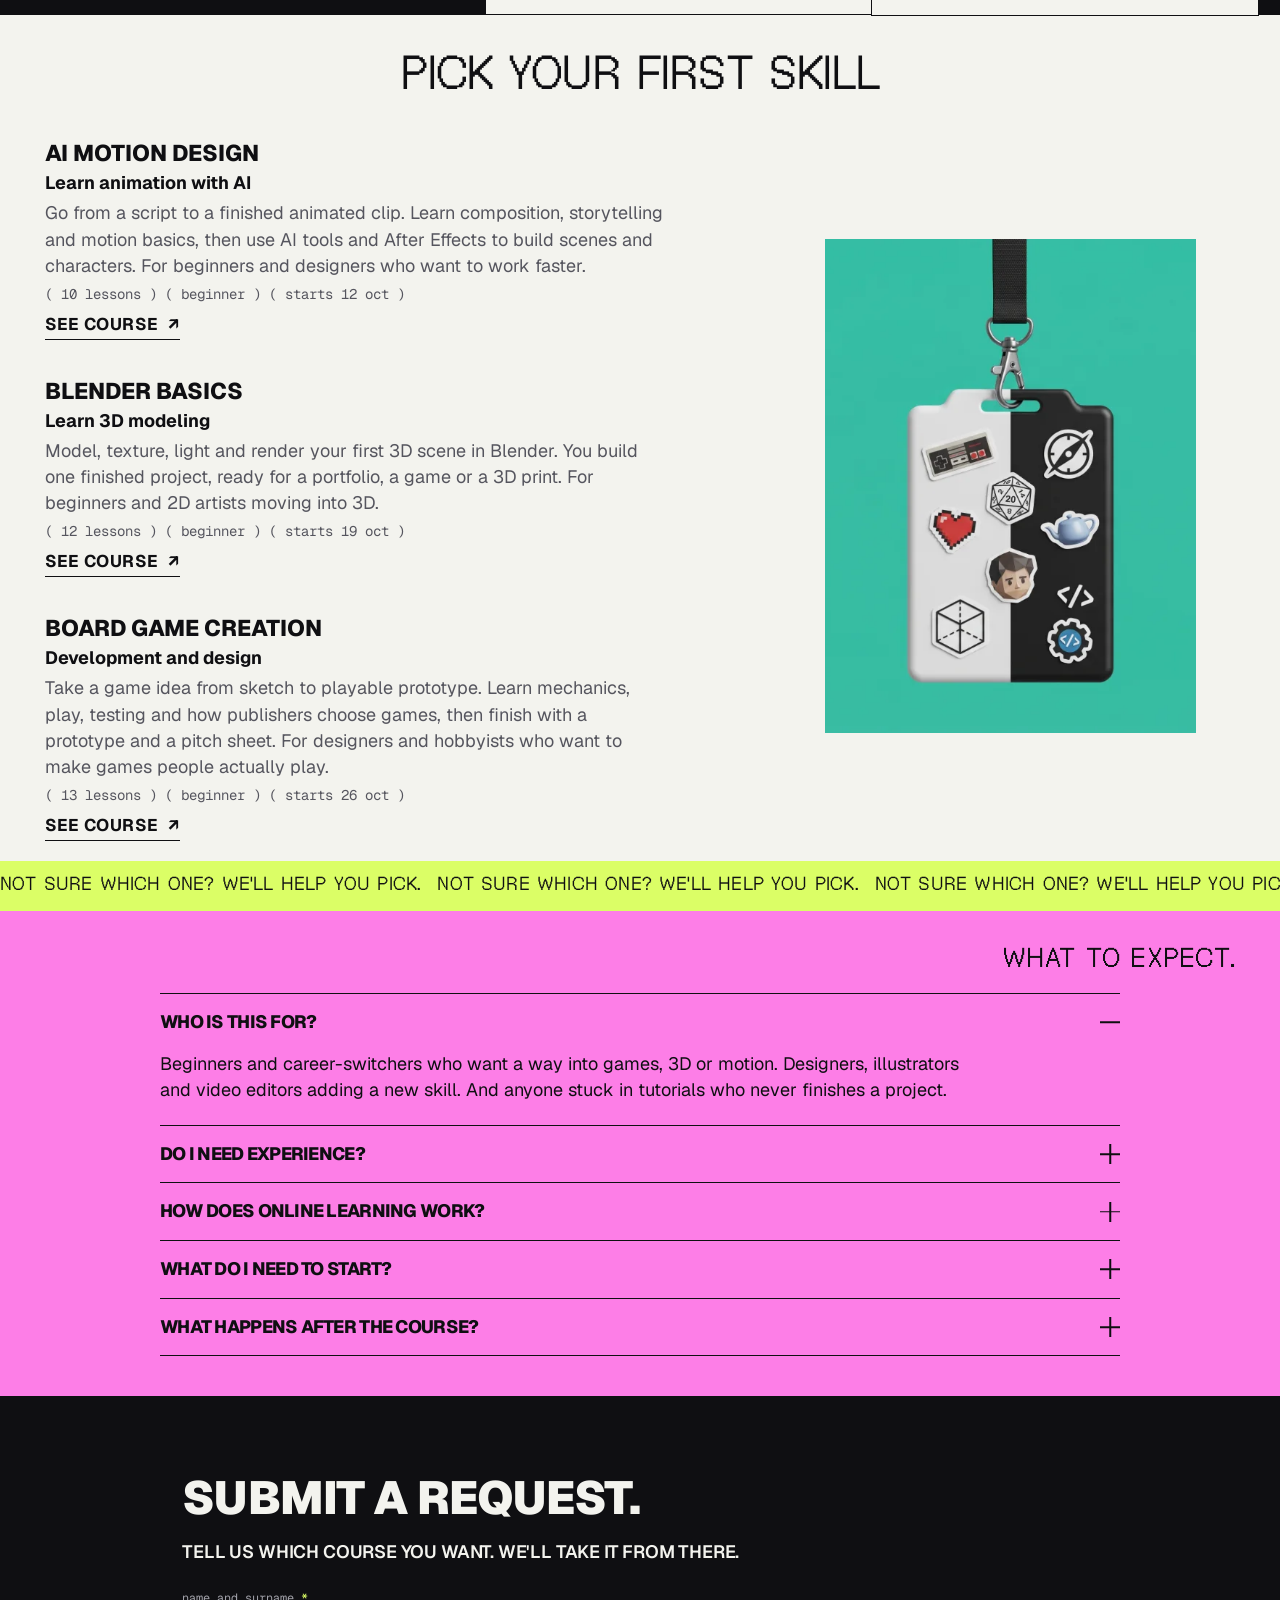
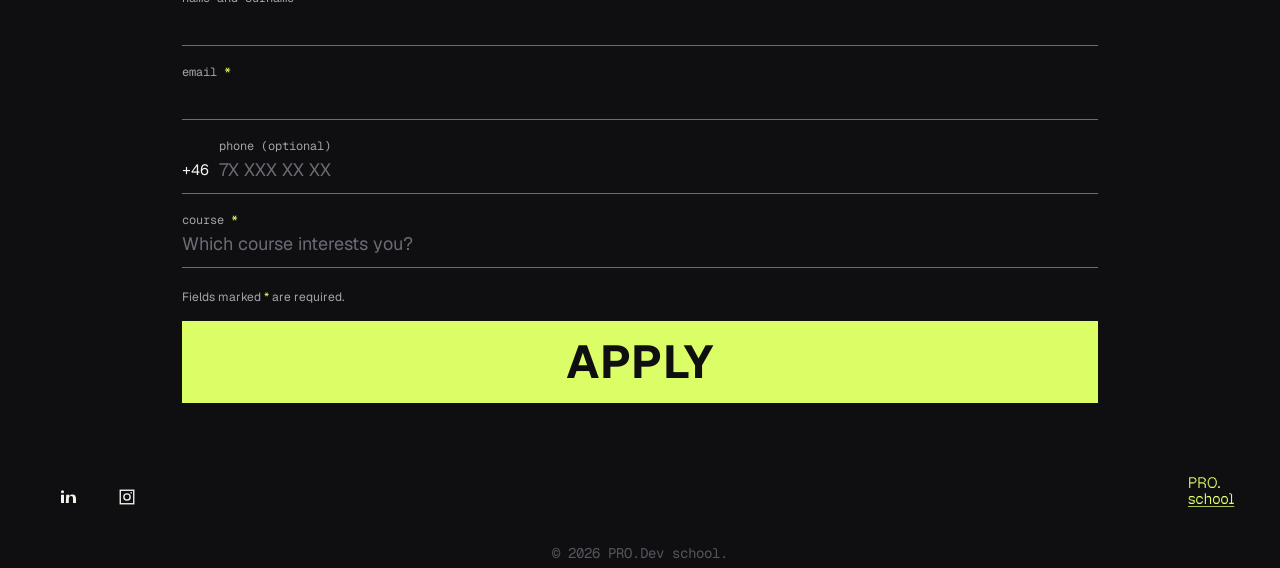
==== commit a6edf02c: "chore: add links to courses in nav, remove container" ====
--- a/index.html
+++ b/index.html
@@ -16,6 +16,7 @@
           <img src="./assets/images/logo.svg" alt="PRO.school logo" />
         </a>
         <nav class="header__nav">
+          <a href="#main" class="header__nav--link">home</a>
           <a href="./courses/index.html" class="header__nav--link">courses</a>
           <a href="./contact/index.html" class="header__nav--link">contact</a>
           <a href="#faq" class="header__nav--link">faq</a>
@@ -33,6 +34,9 @@
           <span class="header__burger-bar"></span>
         </button>
         <nav class="header__menu" id="header-menu" popover aria-label="Main">
+          <a class="header__menu--link" href="#main" class="header__menu--link"
+            >home</a
+          >
           <a class="header__menu--link" href="./courses/index.html">courses</a>
           <a class="header__menu--link" href="./contact/index.html">contact</a>
           <a class="header__menu--link" href="#faq">faq</a>
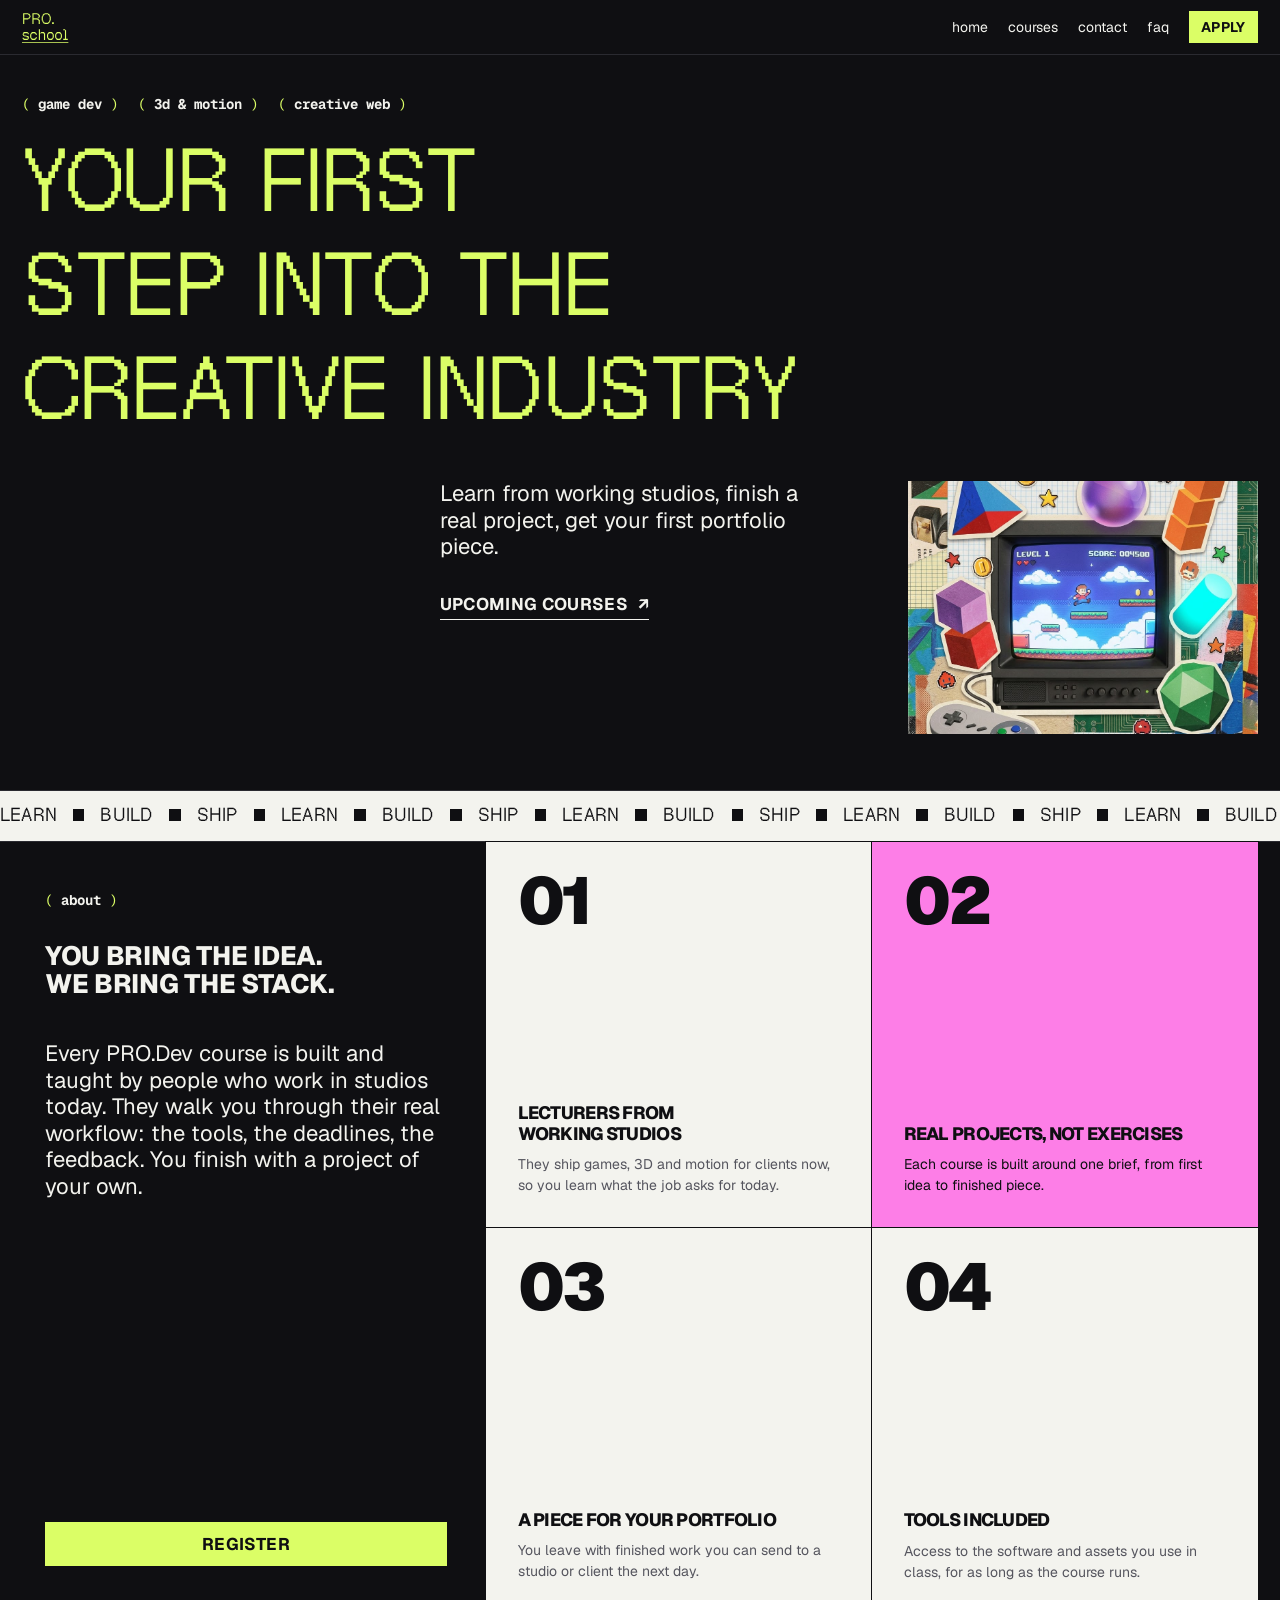
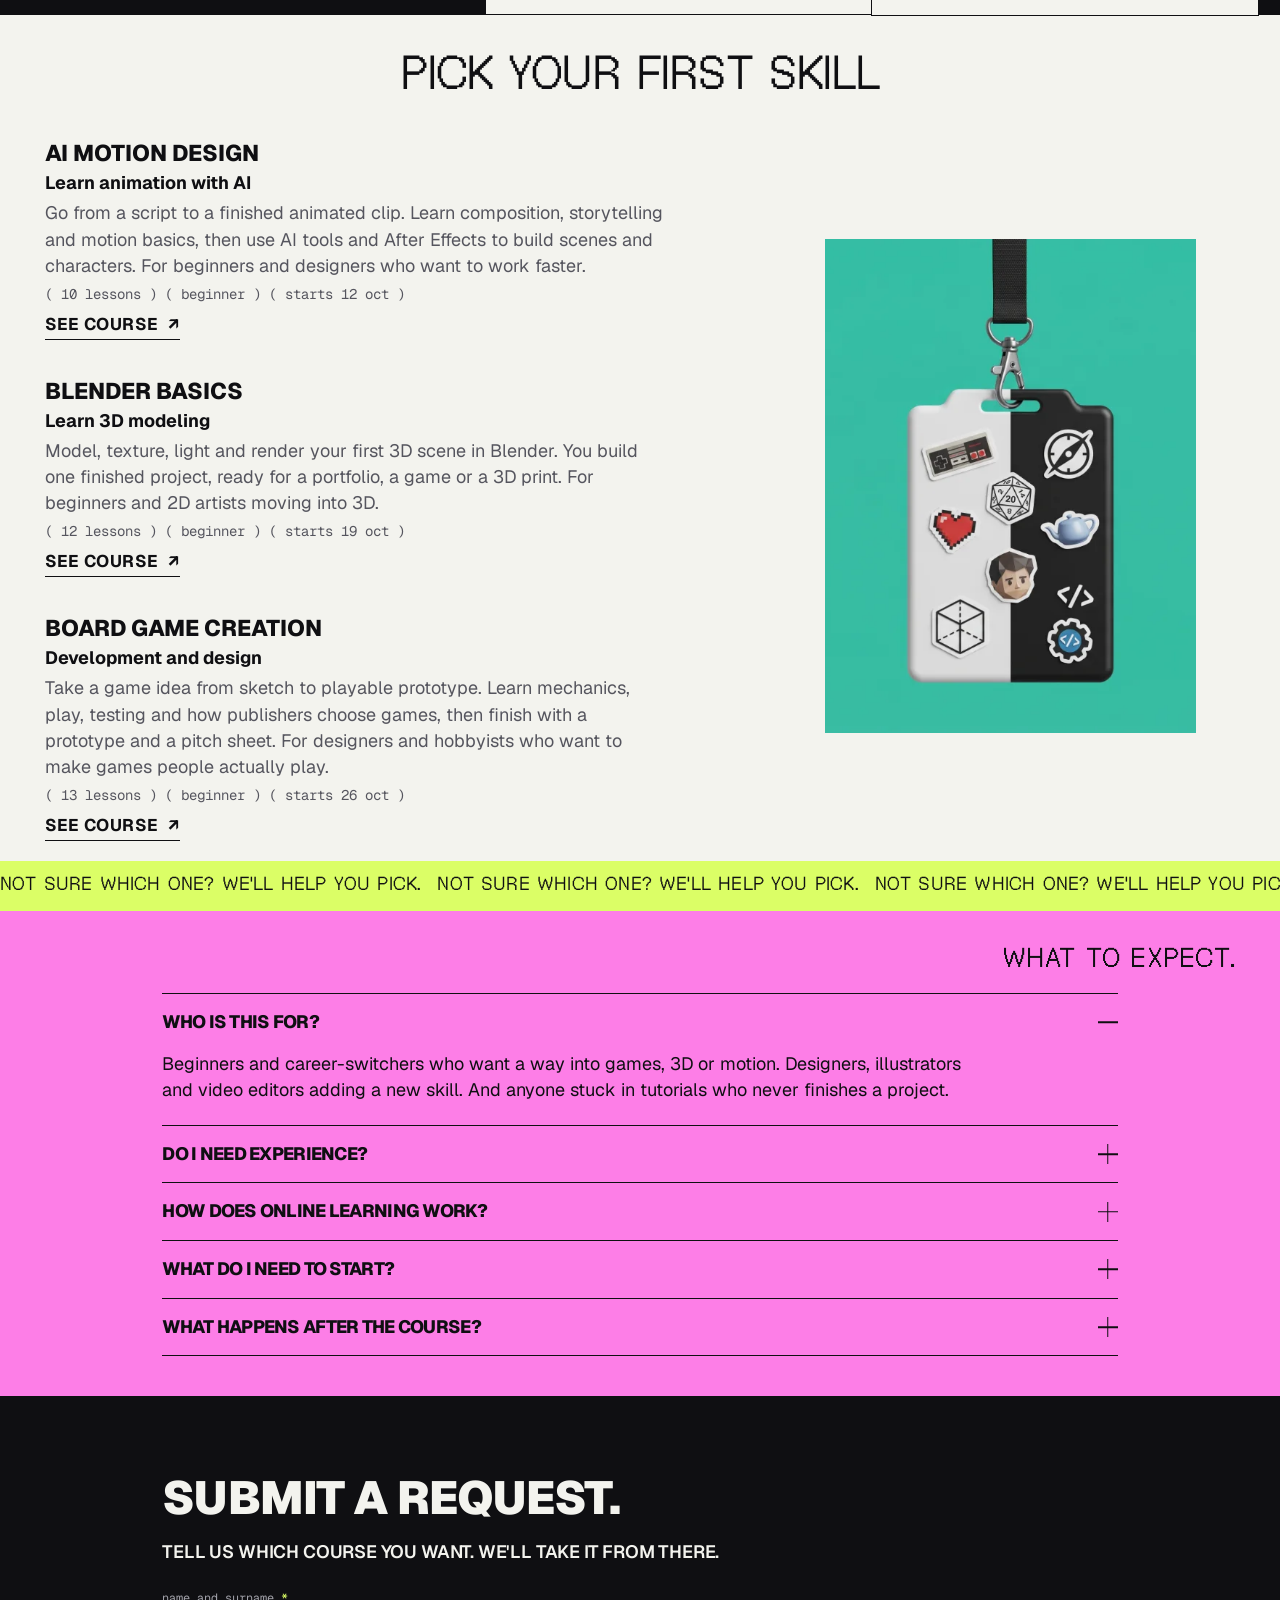
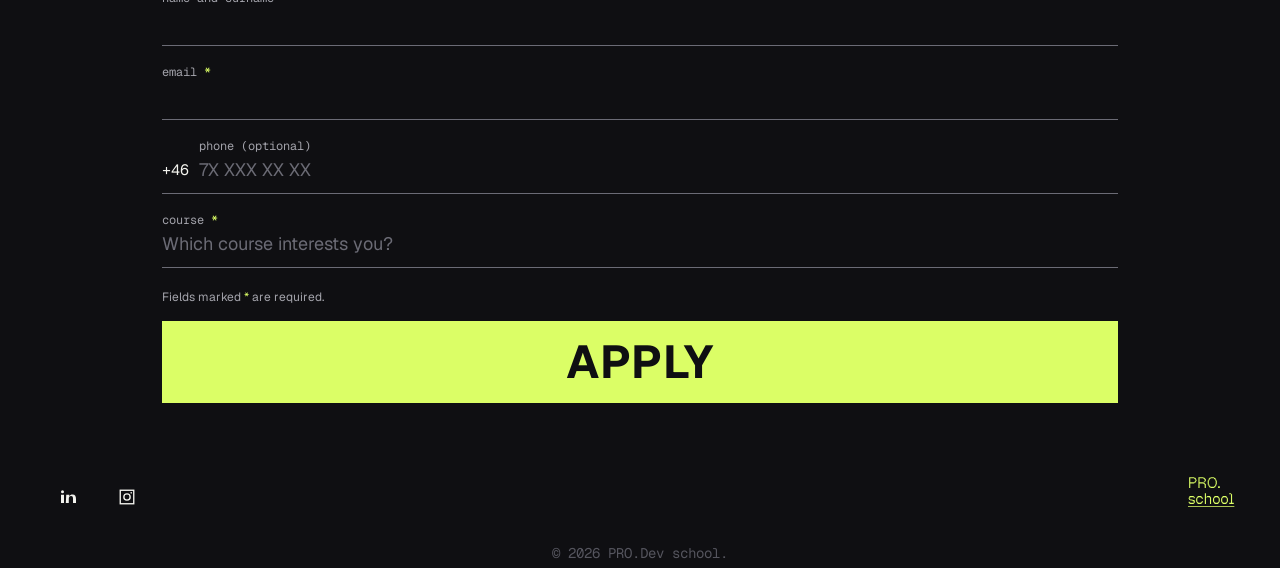
==== commit 022c6b36: "style: update layout and apply styles" ====
--- a/index.html
+++ b/index.html
@@ -346,7 +346,7 @@
           <div class="faq__head">
             <h2 class="faq__title">What to expect.</h2>
           </div>
-          <div class="faq__list dropdown">
+          <div class="faq__list dropdown max-width container">
             <details class="dropdown__item" name="faq" open>
               <summary class="dropdown__summary">
                 <span class="dropdown__label">Who is this for?</span>
@@ -413,7 +413,7 @@
         </div>
       </section>
       <section class="apply" id="apply">
-        <div class="container apply__container">
+        <div class="container apply__container max-width">
           <h2 class="apply__title" id="apply-title">Submit a request.</h2>
           <p class="apply__subtitle">
             Tell us which course you want. We&apos;ll take it from there.
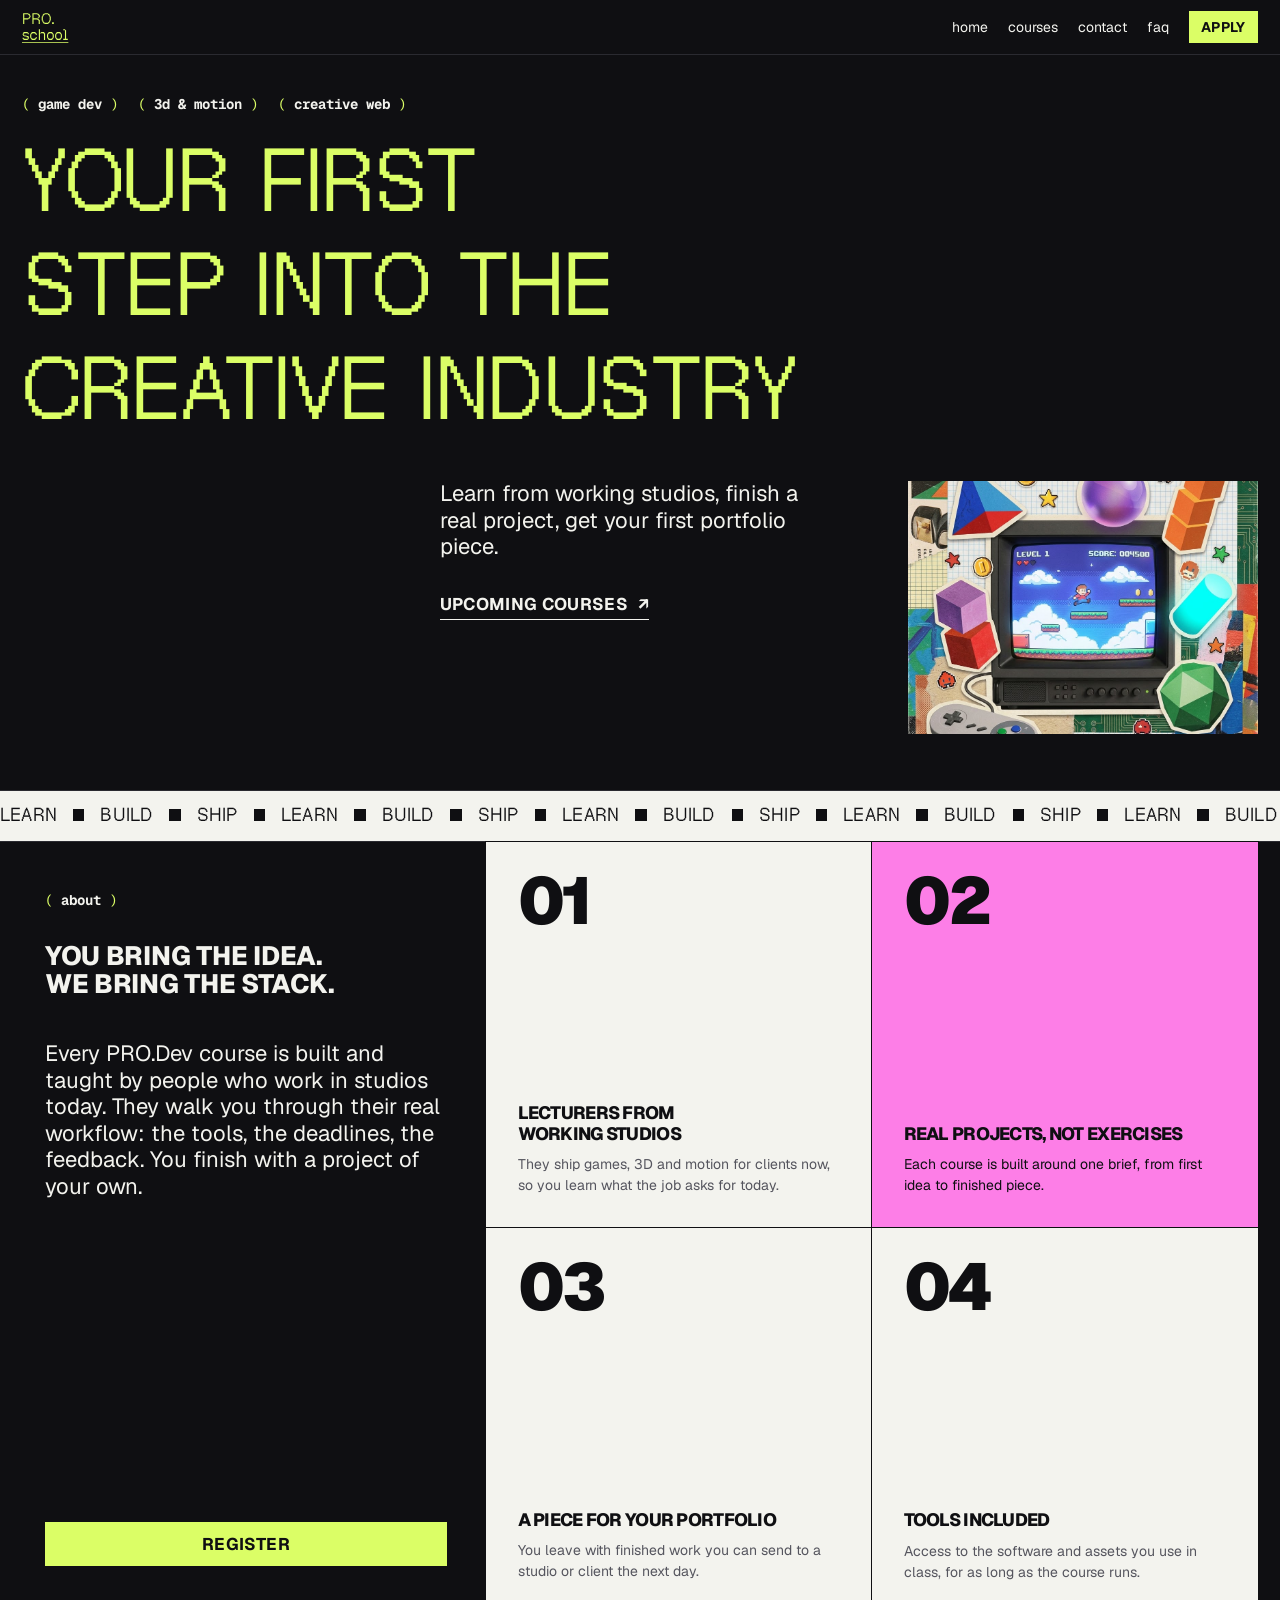
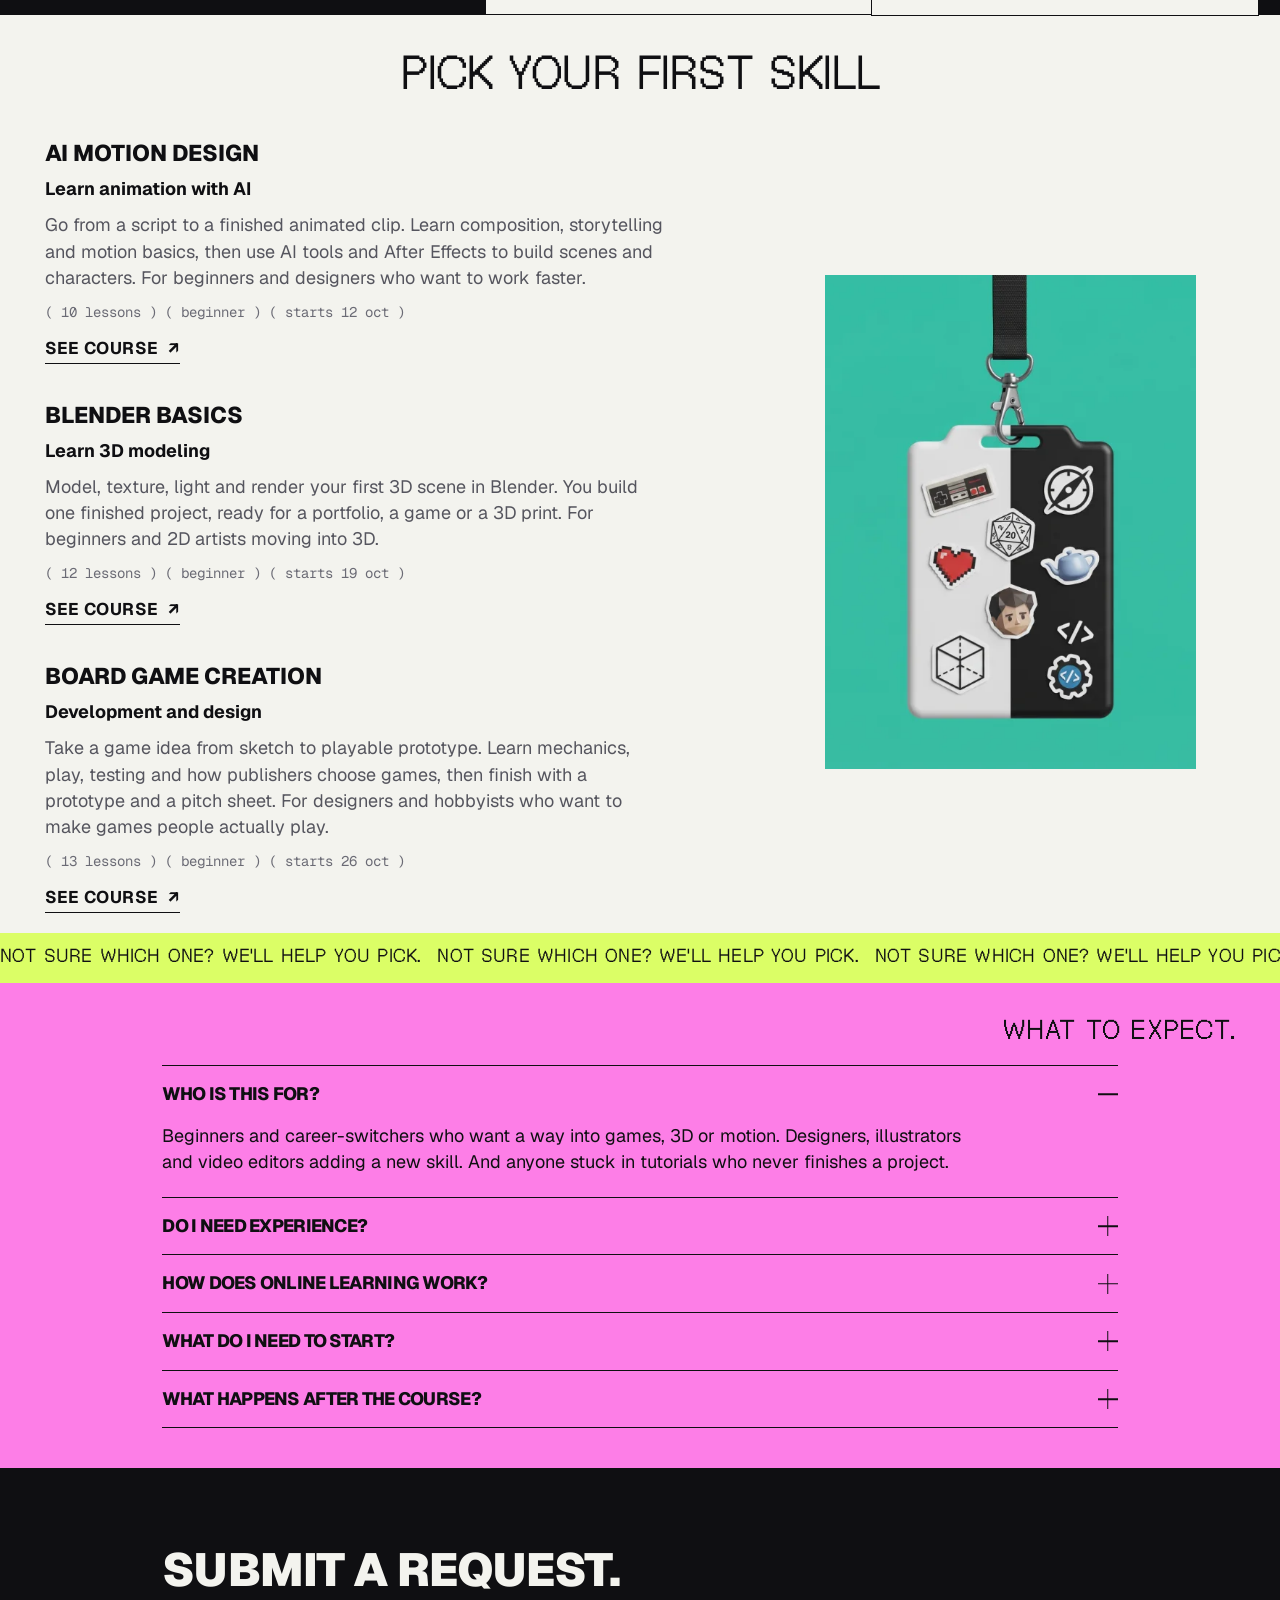
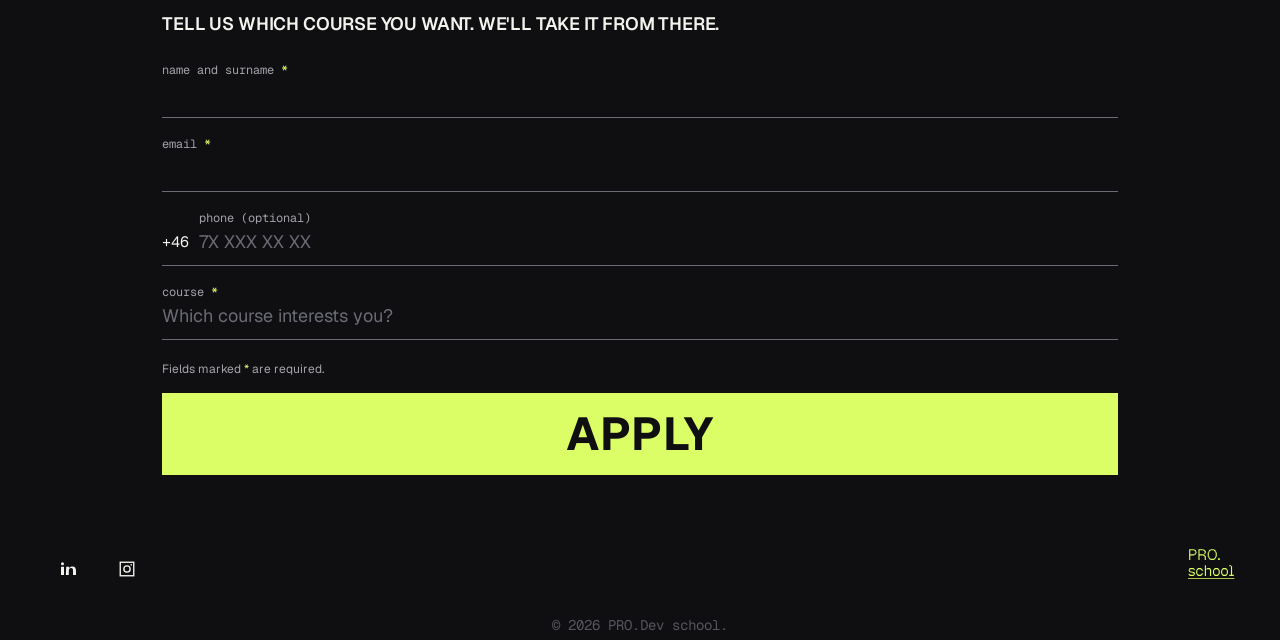
==== commit 9a2c1620: "refactor(form): remove unnecessary form  property" ====
--- a/index.html
+++ b/index.html
@@ -173,7 +173,7 @@
               <h2 class="about__title" id="about-title">
                 You bring the idea. We bring the stack.
               </h2>
-              <p class="about__subtitle">
+              <p class="subtitle">
                 Every PRO.Dev course is built and taught by people who work in
                 studios today. They walk you through their real workflow: the
                 tools, the deadlines, the feedback. You finish with a project of
@@ -421,7 +421,6 @@
           <form
             action="mailto:kozer.tetiana@gmail.com"
             method="post"
-            enctype="application/x-www-form-urlencoded"
             class="form"
           >
             <div class="form__field">
--- a/styles/main.css
+++ b/styles/main.css
@@ -17,3 +17,4 @@
 @import "./components/footer.css";
 @import "./components/courses-hero.css";
 @import "./components/course-list.css";
+@import "./components/contact.css";
